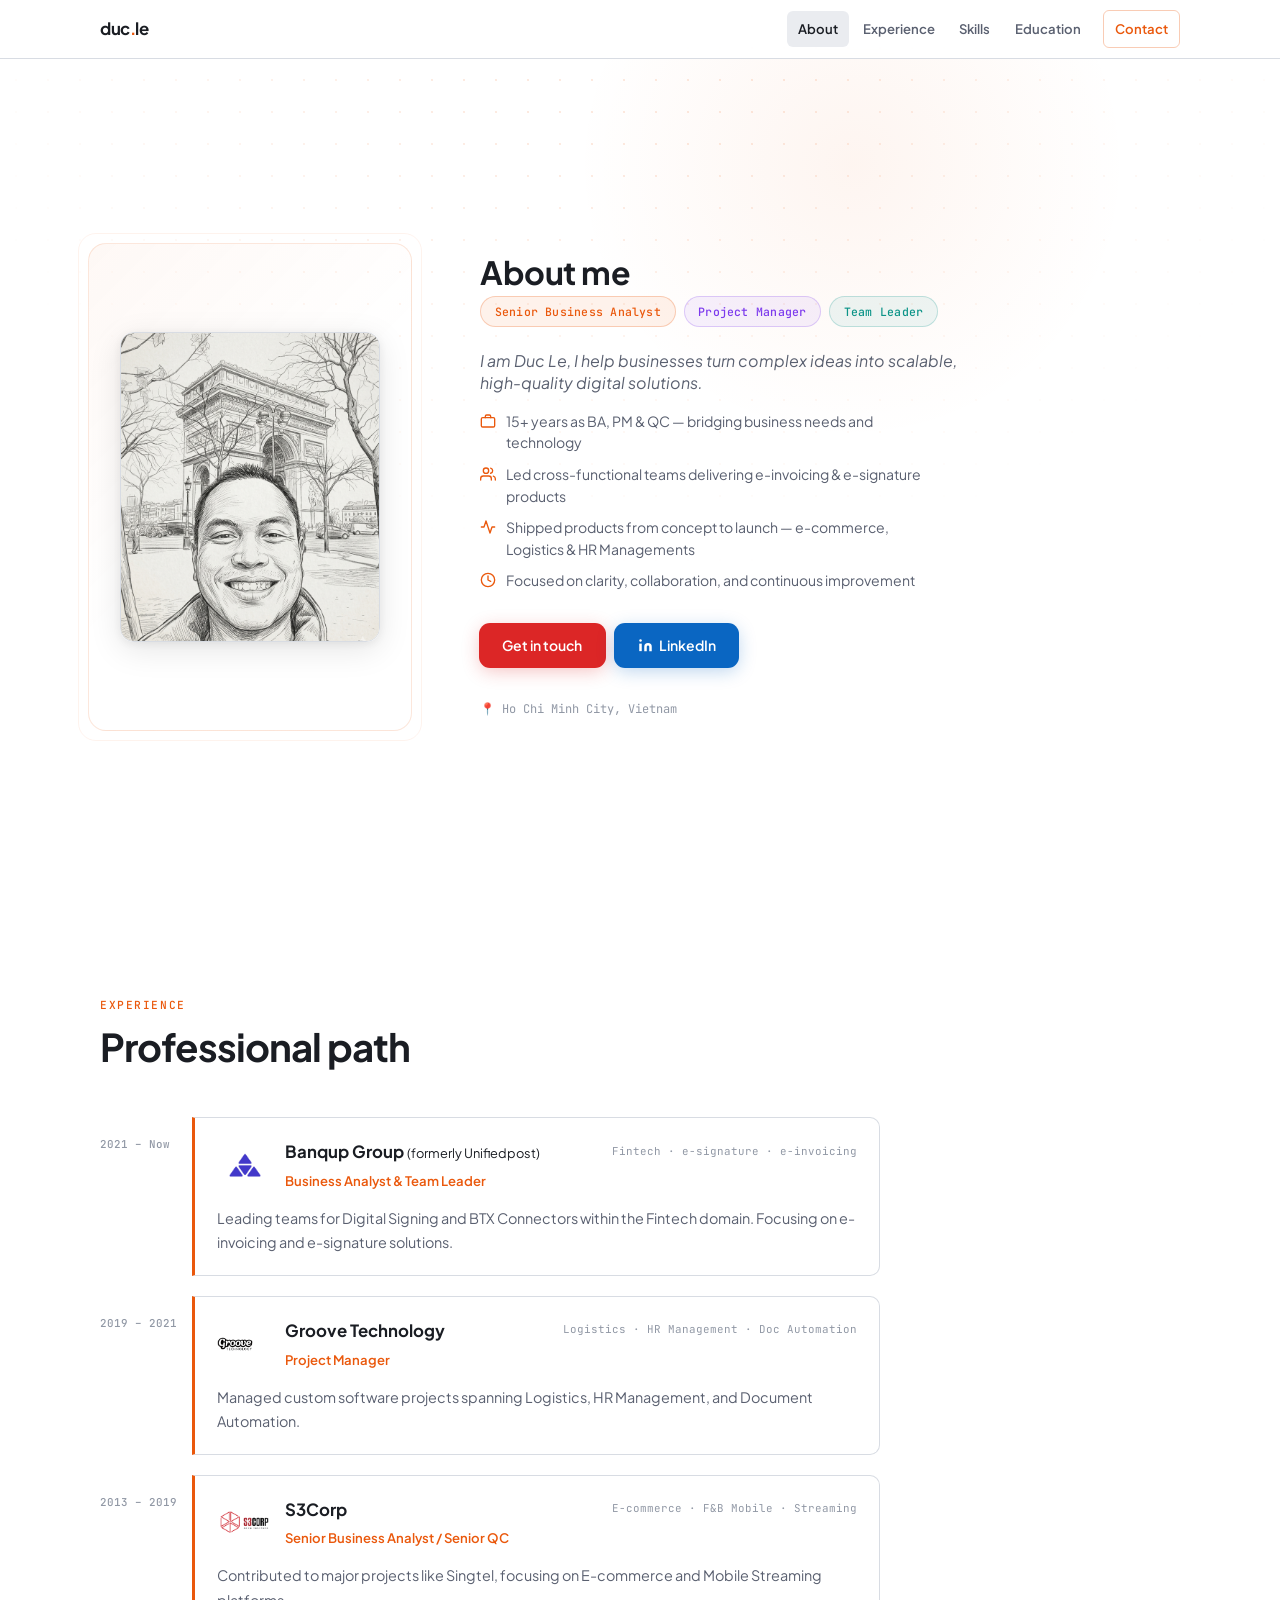
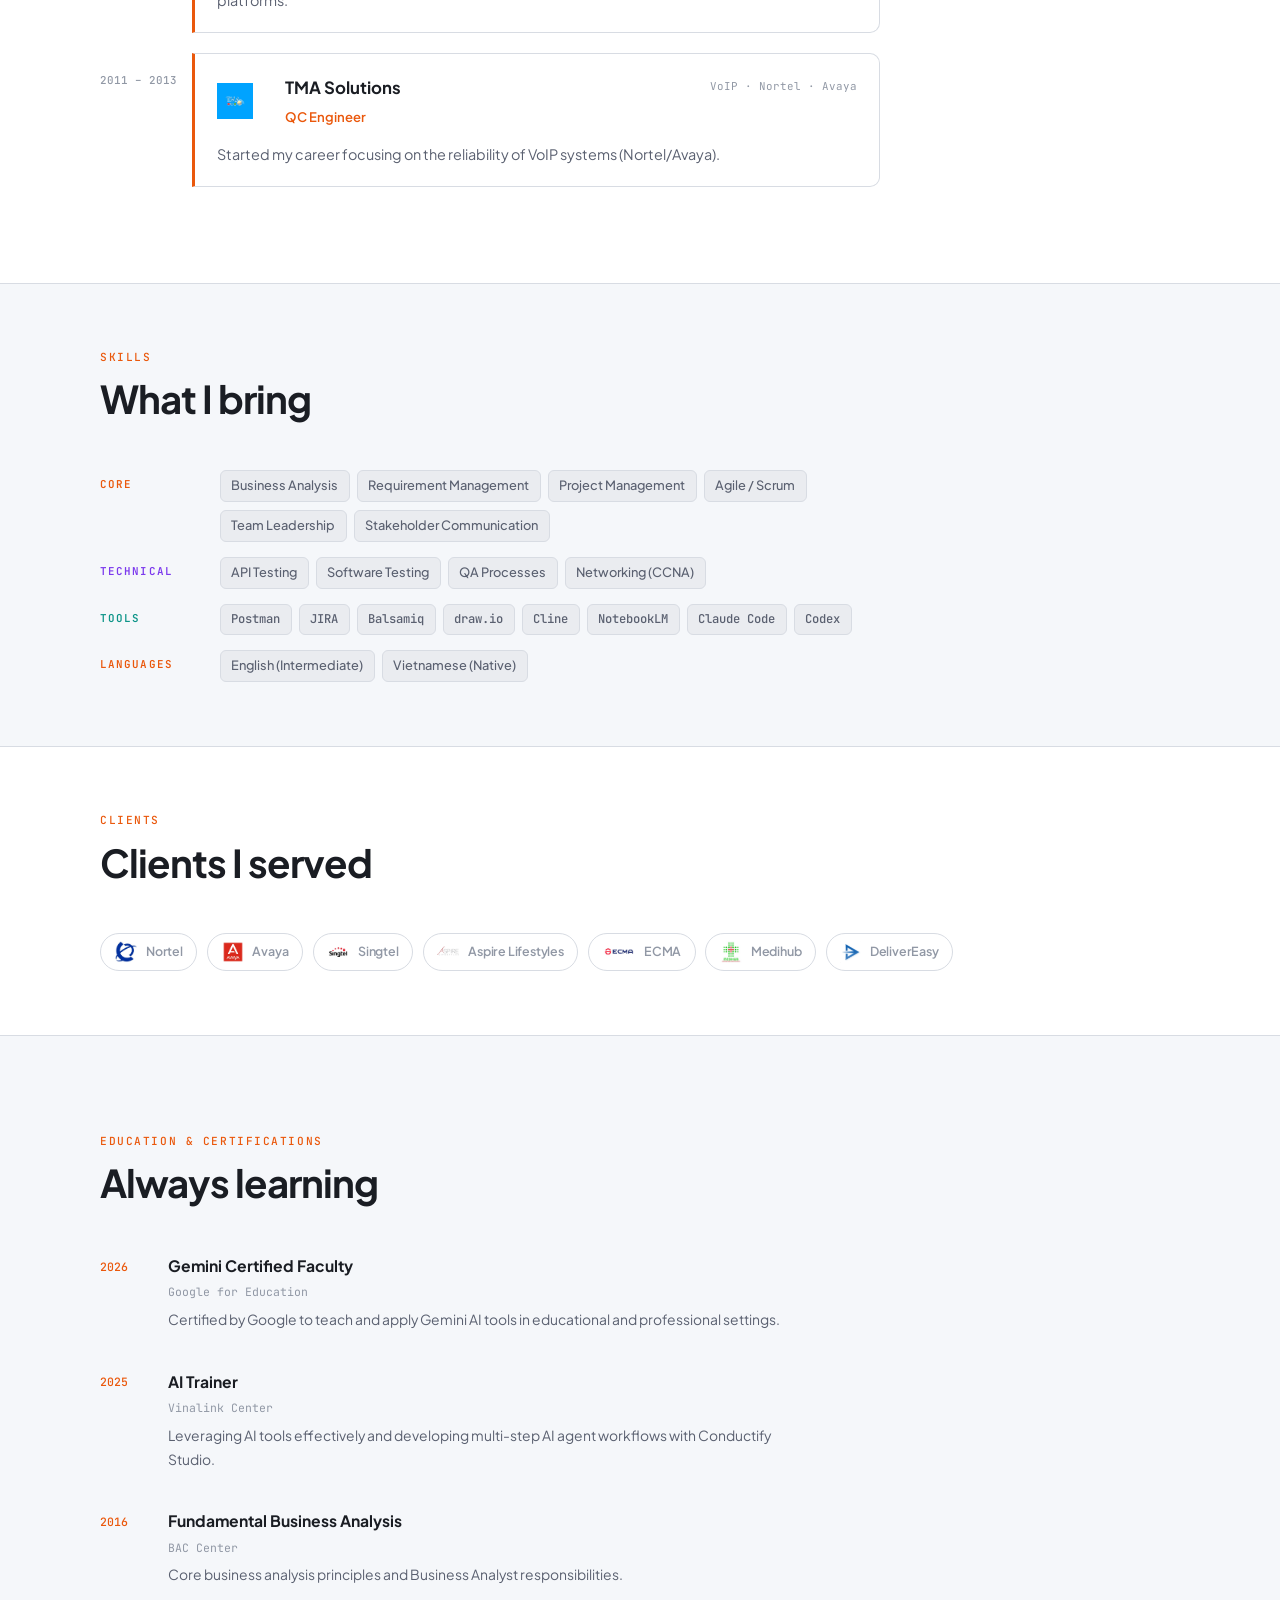
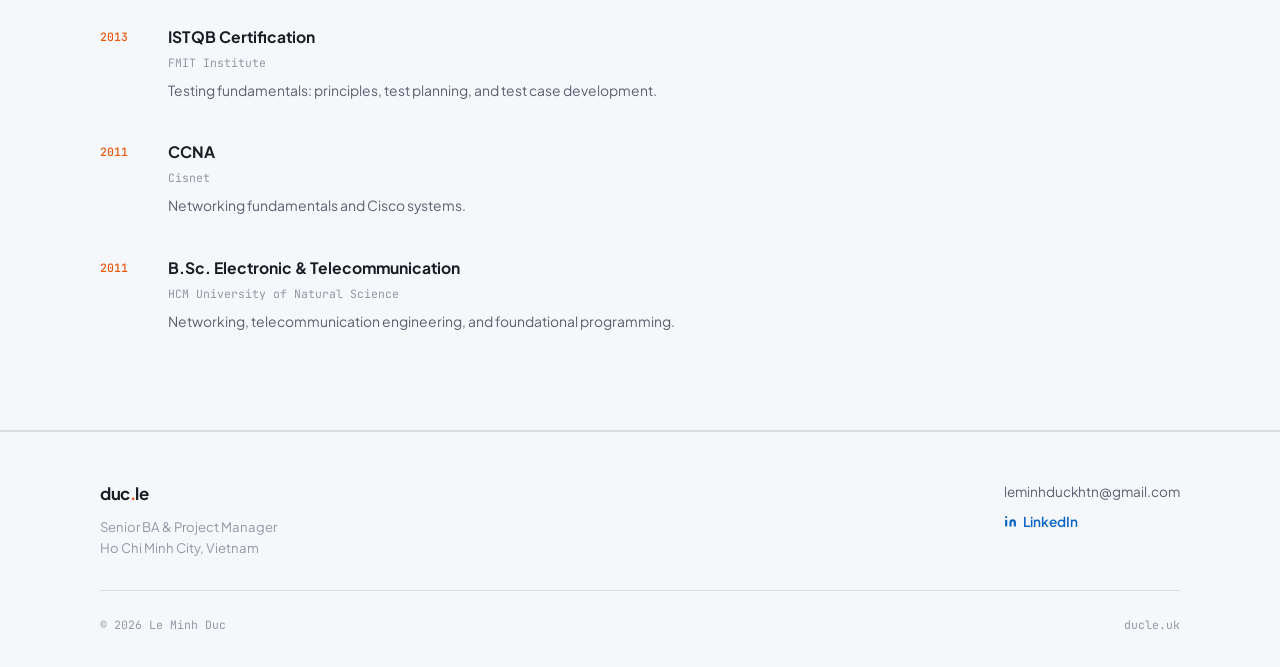
==== index.html @ be5953d5 "compact skills, clients, and fix logo alignment in experience - Skills: replace card grid with 2-col" ====
<!DOCTYPE html>
<html lang="en">
<head>
  <meta charset="UTF-8" />
  <meta name="viewport" content="width=device-width, initial-scale=1.0" />
  <title>Duc Le (Lê Minh Đức) — Senior BA &amp; Project Manager</title>
  <meta name="description" content="Duc Le (Lê Minh Đức) — Senior Business Analyst and Project Manager with 15+ years of experience in fintech, SaaS, and enterprise software delivery. Based in Ho Chi Minh City, Vietnam." />

  <!-- Canonical -->
  <link rel="canonical" href="https://ducle.uk/" />

  <!-- Open Graph -->
  <meta property="og:type" content="profile" />
  <meta property="og:url" content="https://ducle.uk/" />
  <meta property="og:title" content="Duc Le (Lê Minh Đức) — Senior BA &amp; Project Manager" />
  <meta property="og:description" content="Senior Business Analyst and Project Manager with 15+ years of experience in fintech, SaaS, and enterprise software delivery. Based in Ho Chi Minh City, Vietnam." />
  <meta property="og:image" content="https://ducle.uk/assets/le-minh-duc.png" />
  <meta property="og:locale" content="en_US" />
  <meta property="profile:first_name" content="Duc" />
  <meta property="profile:last_name" content="Le" />

  <!-- JSON-LD Structured Data -->
  <script type="application/ld+json">
  {
    "@context": "https://schema.org",
    "@type": "Person",
    "name": "Duc Le",
    "alternateName": ["Lê Minh Đức", "Đức Lê", "Le Minh Duc"],
    "url": "https://ducle.uk",
    "image": "https://ducle.uk/assets/le-minh-duc.png",
    "jobTitle": "Senior Business Analyst & Project Manager",
    "description": "Senior Business Analyst and Project Manager with 15+ years of experience in fintech, SaaS, and enterprise software delivery.",
    "address": {
      "@type": "PostalAddress",
      "addressLocality": "Ho Chi Minh City",
      "addressCountry": "VN"
    },
    "email": "leminhduckhtn@gmail.com",
    "sameAs": [
      "https://linkedin.com/in/duc-le-386092b8"
    ],
    "knowsAbout": [
      "Business Analysis",
      "Project Management",
      "Agile",
      "Scrum",
      "Fintech",
      "e-invoicing",
      "e-signature",
      "Team Leadership",
      "Stakeholder Communication"
    ]
  }
  </script>

  <link rel="preconnect" href="https://fonts.googleapis.com" />
  <link rel="preconnect" href="https://fonts.gstatic.com" crossorigin />
  <link href="https://fonts.googleapis.com/css2?family=Plus+Jakarta+Sans:wght@400;500;600;700&family=JetBrains+Mono:wght@400;500&display=swap" rel="stylesheet" />
  <link rel="stylesheet" href="styles.css?v=7" />
  <link rel="icon" type="image/svg+xml" href="favicon.svg" />
</head>
<body>

  <!-- NAV -->
  <header class="nav-wrap">
    <nav class="nav">
      <a class="nav-logo" href="#top">duc<span>.</span>le</a>
      <button class="nav-toggle" id="navToggle" aria-label="Toggle menu" aria-expanded="false">







        <span></span><span></span><span></span>
      </button>
      <ul class="nav-list" id="navList">
        <li><a href="#about">About</a></li>
        <li><a href="#experience">Experience</a></li>
        <li><a href="#skills">Skills</a></li>
        <li><a href="#education">Education</a></li>
        <li><a class="nav-cta" href="mailto:leminhduckhtn@gmail.com">Contact</a></li>
      </ul>
    </nav>
  </header>

  <main id="top">

    <!-- HERO -->
    <section class="hero" id="about">
      <div class="hero-grid-bg"></div>
      <div class="hero-glow"></div>
      <div class="container hero-inner">

        <div class="hero-photo-wrap">
          <div class="photo-ring photo-ring-outer"></div>
          <div class="photo-ring photo-ring-inner"></div>
          <div class="photo-frame">
            <img src="assets/le-minh-duc.png" alt="Le Minh Duc" />
          </div>
        </div>

        <div class="hero-intro">
          <h1 class="hero-name">About me</h1>
          <div class="hero-roles">
            <span class="role-tag role-tag-blue">Senior Business Analyst</span>
            <span class="role-tag role-tag-purple">Project Manager</span>
            <span class="role-tag role-tag-teal">Team Leader</span>
          </div>
        </div>

        <div class="hero-text">
          <p class="hero-subtitle">I am Duc Le, I help businesses turn complex ideas into scalable, high-quality digital solutions.</p>
          <ul class="hero-bullets">
            <li>
              <svg xmlns="http://www.w3.org/2000/svg" width="16" height="16" viewBox="0 0 24 24" fill="none" stroke="currentColor" stroke-width="2" stroke-linecap="round" stroke-linejoin="round" aria-hidden="true"><rect x="2" y="7" width="20" height="14" rx="2"/><path d="M16 7V5a2 2 0 0 0-2-2h-4a2 2 0 0 0-2 2v2"/></svg>
              <span>15+ years as BA, PM &amp; QC — bridging business needs and technology</span>
            </li>
            <li>
              <svg xmlns="http://www.w3.org/2000/svg" width="16" height="16" viewBox="0 0 24 24" fill="none" stroke="currentColor" stroke-width="2" stroke-linecap="round" stroke-linejoin="round" aria-hidden="true"><path d="M17 21v-2a4 4 0 0 0-4-4H5a4 4 0 0 0-4 4v2"/><circle cx="9" cy="7" r="4"/><path d="M23 21v-2a4 4 0 0 0-3-3.87"/><path d="M16 3.13a4 4 0 0 1 0 7.75"/></svg>
              <span>Led cross-functional teams delivering e-invoicing &amp; e-signature products</span>
            </li>
            <li>
              <svg xmlns="http://www.w3.org/2000/svg" width="16" height="16" viewBox="0 0 24 24" fill="none" stroke="currentColor" stroke-width="2" stroke-linecap="round" stroke-linejoin="round" aria-hidden="true"><polyline points="22 12 18 12 15 21 9 3 6 12 2 12"/></svg>
              <span>Shipped products from concept to launch — e-commerce, Logistics &amp; HR Managements</span>
            </li>
            <li>
              <svg xmlns="http://www.w3.org/2000/svg" width="16" height="16" viewBox="0 0 24 24" fill="none" stroke="currentColor" stroke-width="2" stroke-linecap="round" stroke-linejoin="round" aria-hidden="true"><circle cx="12" cy="12" r="10"/><polyline points="12 6 12 12 16 14"/></svg>
              <span>Focused on clarity, collaboration, and continuous improvement</span>
            </li>
          </ul>
          <div class="hero-actions">
            <a class="btn btn-primary btn-red" href="mailto:leminhduckhtn@gmail.com">Get in touch</a>
            <a class="btn btn-linkedin" href="https://linkedin.com/in/duc-le-386092b8" target="_blank" rel="noreferrer">
              <svg xmlns="http://www.w3.org/2000/svg" width="15" height="15" viewBox="0 0 24 24" fill="currentColor" aria-hidden="true"><path d="M16 8a6 6 0 0 1 6 6v7h-4v-7a2 2 0 0 0-2-2 2 2 0 0 0-2 2v7h-4v-7a6 6 0 0 1 6-6z"/><rect x="2" y="9" width="4" height="12"/><circle cx="4" cy="4" r="2"/></svg>
              LinkedIn
            </a>
          </div>
          <div class="hero-meta">
            <span>📍 Ho Chi Minh City, Vietnam</span>
          </div>
        </div>

      </div>
    </section>

    <!-- EXPERIENCE -->
    <section class="section" id="experience">
      <div class="container">
        <p class="eyebrow">Experience</p>
        <h2 class="section-heading">Professional path</h2>

        <div class="timeline">

          <div class="tl-item">
            <div class="tl-year">2021 – Now</div>
            <div class="tl-card">
              <div class="tl-card-header">
                <div class="tl-card-header-main">
                  <img class="tl-logo" src="images/companies/banqup.png" alt="Banqup Group" />
                  <div>
                    <div class="tl-company">Banqup Group <span class="tl-formerly">(formerly Unifiedpost)</span></div>
                    <div class="tl-role">Business Analyst &amp; Team Leader</div>
                  </div>
                </div>
                <div class="tl-domain">Fintech · e-signature · e-invoicing</div>
              </div>
              <p>Leading teams for Digital Signing and BTX Connectors within the Fintech domain. Focusing on e-invoicing and e-signature solutions.</p>
            </div>
          </div>

          <div class="tl-item">
            <div class="tl-year">2019 – 2021</div>
            <div class="tl-card">
              <div class="tl-card-header">
                <div class="tl-card-header-main">
                  <img class="tl-logo" src="images/companies/groove.png" alt="Groove Technology" />
                  <div>
                    <div class="tl-company">Groove Technology</div>
                    <div class="tl-role">Project Manager</div>
                  </div>
                </div>
                <div class="tl-domain">Logistics · HR Management · Doc Automation</div>
              </div>
              <p>Managed custom software projects spanning Logistics, HR Management, and Document Automation.</p>
            </div>
          </div>

          <div class="tl-item">
            <div class="tl-year">2013 – 2019</div>
            <div class="tl-card">
              <div class="tl-card-header">
                <div class="tl-card-header-main">
                  <img class="tl-logo" src="images/companies/S3CORP.png" alt="S3Corp" />
                  <div>
                    <div class="tl-company">S3Corp</div>
                    <div class="tl-role">Senior Business Analyst / Senior QC</div>
                  </div>
                </div>
                <div class="tl-domain">E-commerce · F&amp;B Mobile · Streaming</div>
              </div>
              <p>Contributed to major projects like Singtel, focusing on E-commerce and Mobile Streaming platforms.</p>
            </div>
          </div>

          <div class="tl-item">
            <div class="tl-year">2011 – 2013</div>
            <div class="tl-card">
              <div class="tl-card-header">
                <div class="tl-card-header-main">
                  <img class="tl-logo" src="images/companies/tma.png" alt="TMA Solutions" />
                  <div>
                    <div class="tl-company">TMA Solutions</div>
                    <div class="tl-role">QC Engineer</div>
                  </div>
                </div>
                <div class="tl-domain">VoIP · Nortel · Avaya</div>
              </div>
              <p>Started my career focusing on the reliability of VoIP systems (Nortel/Avaya).</p>
            </div>
          </div>

        </div>
      </div>
    </section>

    <!-- SKILLS -->
    <section class="section section-alt" id="skills">
      <div class="container">
        <p class="eyebrow">Skills</p>
        <h2 class="section-heading">What I bring</h2>
        <div class="skills-table">

          <div class="skills-row">
            <span class="skills-label skills-label-blue">Core</span>
            <div class="tags">
              <span class="tag">Business Analysis</span>
              <span class="tag">Requirement Management</span>
              <span class="tag">Project Management</span>
              <span class="tag">Agile / Scrum</span>
              <span class="tag">Team Leadership</span>
              <span class="tag">Stakeholder Communication</span>
            </div>
          </div>

          <div class="skills-row">
            <span class="skills-label skills-label-purple">Technical</span>
            <div class="tags">
              <span class="tag">API Testing</span>
              <span class="tag">Software Testing</span>
              <span class="tag">QA Processes</span>
              <span class="tag">Networking (CCNA)</span>
            </div>
          </div>

          <div class="skills-row">
            <span class="skills-label skills-label-teal">Tools</span>
            <div class="tags">
              <span class="tag tag-mono">Postman</span>
              <span class="tag tag-mono">JIRA</span>
              <span class="tag tag-mono">Balsamiq</span>
              <span class="tag tag-mono">draw.io</span>
              <span class="tag tag-mono">Cline</span>
              <span class="tag tag-mono">NotebookLM</span>
              <span class="tag tag-mono">Claude Code</span>
              <span class="tag tag-mono">Codex</span>
            </div>
          </div>

          <div class="skills-row">
            <span class="skills-label skills-label-orange">Languages</span>
            <div class="tags">
              <span class="tag">English (Intermediate)</span>
              <span class="tag">Vietnamese (Native)</span>
            </div>
          </div>

        </div>
      </div>
    </section>

    <!-- CLIENTS -->
    <section class="section" id="clients">
      <div class="container">
        <p class="eyebrow">Clients</p>
        <h2 class="section-heading">Clients I served</h2>
        <div class="clients-grid">
          <div class="client-card">
            <img class="client-logo" src="images/clientsIserved/nortel.jpg" alt="Nortel" />
            <span class="client-name">Nortel</span>
          </div>
          <div class="client-card">
            <img class="client-logo" src="images/clientsIserved/avaya.png" alt="Avaya" />
            <span class="client-name">Avaya</span>
          </div>
          <div class="client-card">
            <img class="client-logo" src="images/clientsIserved/singtel.png" alt="Singtel" />
            <span class="client-name">Singtel</span>
          </div>
          <div class="client-card">
            <img class="client-logo" src="images/clientsIserved/aspireLifestyle.jpg" alt="Aspire Lifestyles" />
            <span class="client-name">Aspire Lifestyles</span>
          </div>
          <div class="client-card">
            <img class="client-logo" src="images/clientsIserved/ecma.jpeg" alt="ECMA" />
            <span class="client-name">ECMA</span>
          </div>
          <div class="client-card">
            <img class="client-logo" src="images/clientsIserved/medihub.jpg" alt="Medihub" />
            <span class="client-name">Medihub</span>
          </div>
          <div class="client-card">
            <img class="client-logo" src="images/clientsIserved/delivereasy.png" alt="DeliverEasy" />
            <span class="client-name">DeliverEasy</span>
          </div>
        </div>
      </div>
    </section>

    <!-- EDUCATION -->
    <section class="section section-alt" id="education">
      <div class="container">
        <p class="eyebrow">Education &amp; Certifications</p>
        <h2 class="section-heading">Always learning</h2>
        <div class="edu-list">

          <div class="edu-item">
            <div class="edu-year">2026</div>
            <div class="edu-content">
              <div class="edu-title">Gemini Certified Faculty</div>
              <div class="edu-org">Google for Education</div>
              <p>Certified by Google to teach and apply Gemini AI tools in educational and professional settings.</p>
            </div>
          </div>

          <div class="edu-item">
            <div class="edu-year">2025</div>
            <div class="edu-content">
              <div class="edu-title">AI Trainer</div>
              <div class="edu-org">Vinalink Center</div>
              <p>Leveraging AI tools effectively and developing multi-step AI agent workflows with Conductify Studio.</p>
            </div>
          </div>

          <div class="edu-item">
            <div class="edu-year">2016</div>
            <div class="edu-content">
              <div class="edu-title">Fundamental Business Analysis</div>
              <div class="edu-org">BAC Center</div>
              <p>Core business analysis principles and Business Analyst responsibilities.</p>
            </div>
          </div>

          <div class="edu-item">
            <div class="edu-year">2013</div>
            <div class="edu-content">
              <div class="edu-title">ISTQB Certification</div>
              <div class="edu-org">FMIT Institute</div>
              <p>Testing fundamentals: principles, test planning, and test case development.</p>
            </div>
          </div>

          <div class="edu-item">
            <div class="edu-year">2011</div>
            <div class="edu-content">
              <div class="edu-title">CCNA</div>
              <div class="edu-org">Cisnet</div>
              <p>Networking fundamentals and Cisco systems.</p>
            </div>
          </div>

          <div class="edu-item">
            <div class="edu-year">2011</div>
            <div class="edu-content">
              <div class="edu-title">B.Sc. Electronic &amp; Telecommunication</div>
              <div class="edu-org">HCM University of Natural Science</div>
              <p>Networking, telecommunication engineering, and foundational programming.</p>
            </div>
          </div>

        </div>
      </div>
    </section>

  </main>

  <!-- FOOTER -->
  <footer class="footer">
    <div class="container footer-inner">
      <div class="footer-left">
        <a class="nav-logo" href="#top">duc<span>.</span>le</a>
        <p>Senior BA &amp; Project Manager<br />Ho Chi Minh City, Vietnam</p>
      </div>
      <div class="footer-right">
        <a href="mailto:leminhduckhtn@gmail.com">leminhduckhtn@gmail.com</a>
        <a class="linkedin-link" href="https://linkedin.com/in/duc-le-386092b8" target="_blank" rel="noreferrer">
          <svg xmlns="http://www.w3.org/2000/svg" width="13" height="13" viewBox="0 0 24 24" fill="currentColor" aria-hidden="true" style="vertical-align:-1px"><path d="M16 8a6 6 0 0 1 6 6v7h-4v-7a2 2 0 0 0-2-2 2 2 0 0 0-2 2v7h-4v-7a6 6 0 0 1 6-6z"/><rect x="2" y="9" width="4" height="12"/><circle cx="4" cy="4" r="2"/></svg>
          LinkedIn
        </a>
      </div>
    </div>
    <div class="container footer-bottom">
      <span>© 2026 Le Minh Duc</span>
      <span>ducle.uk</span>
    </div>
  </footer>

  <script>
    // Dynamic years of experience (career started 2011)
    const yearsExp = new Date().getFullYear() - 2011;
    document.querySelectorAll('#years-exp').forEach(el => el.textContent = yearsExp);
  </script>
  <script>
    // Mobile nav
    const toggle = document.getElementById('navToggle');
    const navList = document.getElementById('navList');
    toggle.addEventListener('click', () => {
      const open = toggle.getAttribute('aria-expanded') === 'true';
      toggle.setAttribute('aria-expanded', String(!open));
      navList.classList.toggle('open');
    });
    navList.querySelectorAll('a').forEach(a => {
      a.addEventListener('click', () => {
        toggle.setAttribute('aria-expanded', 'false');
        navList.classList.remove('open');
      });
    });

    // Active nav link on scroll
    const sections = document.querySelectorAll('section[id]');
    const navLinks = document.querySelectorAll('.nav-list a[href^="#"]');
    function updateNav() {
      let current = '';
      sections.forEach(s => {
        if (window.scrollY >= s.offsetTop - 80) current = s.id;
      });
      navLinks.forEach(a => {
        a.classList.toggle('active', a.getAttribute('href') === '#' + current);
      });
    }
    window.addEventListener('scroll', updateNav, { passive: true });
    updateNav();
  </script>

</body>
</html>
---- styles.css ----
/* ── RESET ───────────────────────────────────── */
*, *::before, *::after { box-sizing: border-box; margin: 0; padding: 0; }

/* ── TOKENS ──────────────────────────────────── */
:root {
  --bg:          #ffffff;
  --bg-2:        #f5f7fa;
  --bg-3:        #eaecf0;
  --border:      #d8dce3;
  --border-dim:  rgba(216, 220, 227, 0.7);
  --text:        #1a1d23;
  --text-2:      #5a6070;
  --text-3:      #9198a5;
  --accent:      #ea580c;
  --accent-glow: color-mix(in srgb, var(--accent) 10%, transparent);
  --green:       #1a7f37;
  --sans:        'Plus Jakarta Sans', system-ui, sans-serif;
  --mono:        'JetBrains Mono', 'Courier New', monospace;
  --radius:      10px;
  --max-w:       1080px;
}

/* ── BASE ────────────────────────────────────── */
html { scroll-behavior: smooth; }

body {
  font-family: var(--sans);
  background: var(--bg);
  color: var(--text);
  font-size: 16px;
  line-height: 1.7;
  -webkit-font-smoothing: antialiased;
  -moz-osx-font-smoothing: grayscale;
}

a { color: inherit; text-decoration: none; }
img { display: block; max-width: 100%; }
p { color: var(--text-2); line-height: 1.75; }

.container {
  width: min(100% - 2rem, var(--max-w));
  margin-inline: auto;
}

/* ── NAV ─────────────────────────────────────── */
.nav-wrap {
  position: fixed;
  inset: 0 0 auto;
  z-index: 200;
  background: rgba(255, 255, 255, 0.90);
  backdrop-filter: blur(14px);
  -webkit-backdrop-filter: blur(14px);
  border-bottom: 1px solid var(--border);
}

.nav {
  display: flex;
  align-items: center;
  justify-content: space-between;
  gap: 1.5rem;
  width: min(100% - 2rem, var(--max-w));
  margin-inline: auto;
  height: 58px;
}

.nav-logo {
  font-weight: 700;
  font-size: 1.05rem;
  letter-spacing: -0.5px;
  color: var(--text);
  flex-shrink: 0;
}
.nav-logo span { color: var(--accent); }

.nav-list {
  display: flex;
  align-items: center;
  gap: 0.15rem;
  list-style: none;
}

.nav-list a {
  display: block;
  font-size: 0.82rem;
  font-weight: 600;
  color: var(--text-2);
  padding: 0.4rem 0.7rem;
  border-radius: 6px;
  transition: color 140ms, background 140ms;
}
.nav-list a:hover,
.nav-list a.active {
  color: var(--text);
  background: var(--bg-3);
}

.nav-cta {
  color: var(--accent) !important;
  border: 1px solid color-mix(in srgb, var(--accent) 30%, transparent) !important;
  margin-left: 0.5rem;
}
.nav-cta:hover {
  background: color-mix(in srgb, var(--accent) 7%, transparent) !important;
}

.nav-toggle {
  display: none;
  flex-direction: column;
  justify-content: center;
  gap: 5px;
  width: 32px;
  height: 32px;
  background: none;
  border: none;
  cursor: pointer;
  padding: 4px;
}
.nav-toggle span {
  display: block;
  width: 100%;
  height: 1.5px;
  background: var(--text-2);
  border-radius: 2px;
  transition: 200ms;
}

/* ── HERO ─────────────────────────────────────── */
.hero {
  position: relative;
  overflow: hidden;
  padding-top: 58px;
  min-height: 100svh;
  display: flex;
  align-items: center;
}

/* Subtle dot grid */
.hero-grid-bg {
  position: absolute;
  inset: 0;
  background-image: radial-gradient(circle, color-mix(in srgb, var(--accent) 13%, transparent) 1px, transparent 1px);
  background-size: 32px 32px;
  mask-image: radial-gradient(ellipse 70% 80% at 50% 0%, black 20%, transparent 80%);
  -webkit-mask-image: radial-gradient(ellipse 70% 80% at 50% 0%, black 20%, transparent 80%);
  pointer-events: none;
}

/* Soft ambient glow */
.hero-glow {
  position: absolute;
  top: -15%;
  right: 10%;
  width: 600px;
  height: 600px;
  background: radial-gradient(circle, color-mix(in srgb, var(--accent) 6%, transparent) 0%, transparent 65%);
  pointer-events: none;
}

.hero-inner {
  position: relative;
  z-index: 1;
  display: grid;
  grid-template-columns: 300px 1fr;
  grid-template-rows: auto 1fr;
  grid-template-areas:
    "photo intro"
    "photo text";
  gap: 0 5rem;
  padding-block: 6rem 5rem;
}

.hero-photo-wrap { grid-area: photo; }
.hero-intro      { grid-area: intro; align-self: end; padding-bottom: 0; }
.hero-text       { grid-area: text;  align-self: start; }

/* Badge */
.hero-badge {
  display: inline-flex;
  align-items: center;
  gap: 0.5rem;
  font-family: var(--mono);
  font-size: 0.72rem;
  font-weight: 500;
  color: var(--green);
  background: rgba(26, 127, 55, 0.07);
  border: 1px solid rgba(26, 127, 55, 0.22);
  border-radius: 999px;
  padding: 0.3rem 0.85rem;
  margin-bottom: 1.75rem;
  width: fit-content;
  letter-spacing: 0.02em;
}

.badge-dot {
  width: 7px;
  height: 7px;
  border-radius: 50%;
  background: var(--green);
  box-shadow: 0 0 6px rgba(26, 127, 55, 0.5);
  animation: pulse 2.4s ease-in-out infinite;
}

@keyframes pulse {
  0%, 100% { opacity: 1; transform: scale(1); }
  50%       { opacity: 0.4; transform: scale(0.8); }
}

/* Name */
.hero-name {
  font-size: clamp(1.4rem, 3vw, 2rem);
  font-weight: 700;
  color: var(--text);
  letter-spacing: -0.5px;
  line-height: 1.1;
  margin-bottom: 0.4rem;
}

.hero-name-vn {
  font-size: 0.75em;
  font-weight: 500;
  color: var(--text-muted);
  letter-spacing: 0;
}

/* Subtitle under name */
.hero-subtitle {
  font-size: clamp(0.85rem, 1.6vw, 1rem);
  font-weight: 400;
  font-style: italic;
  color: var(--text-2);
  line-height: 1.4;
  margin-bottom: 1rem;
  max-width: 480px;
}

/* Role tags */
.hero-roles {
  display: flex;
  flex-wrap: wrap;
  gap: 0.5rem;
  margin-bottom: 1.4rem;
}

.role-tag {
  display: inline-flex;
  align-items: center;
  font-family: var(--mono);
  font-size: 0.72rem;
  font-weight: 500;
  border-radius: 999px;
  padding: 0.3rem 0.85rem;
  letter-spacing: 0.02em;
  border: 1px solid;
}

.role-tag-blue {
  color: var(--accent);
  background: color-mix(in srgb, var(--accent) 8%, transparent);
  border-color: color-mix(in srgb, var(--accent) 25%, transparent);
}

.role-tag-purple {
  color: #7c3aed;
  background: rgba(124, 58, 237, 0.07);
  border-color: rgba(124, 58, 237, 0.22);
}

.role-tag-teal {
  color: #0d9488;
  background: rgba(13, 148, 136, 0.07);
  border-color: rgba(13, 148, 136, 0.22);
}


/* Bullet highlights */
.hero-bullets {
  list-style: none;
  display: flex;
  flex-direction: column;
  gap: 0.6rem;
  margin-bottom: 2rem;
  max-width: 460px;
}

.hero-bullets li {
  display: flex;
  align-items: flex-start;
  gap: 0.6rem;
  font-size: 0.88rem;
  color: var(--text-2);
  line-height: 1.55;
}

.hero-bullets li svg {
  flex-shrink: 0;
  margin-top: 2px;
  color: var(--accent);
}

/* Buttons */
.hero-actions {
  display: flex;
  flex-wrap: wrap;
  gap: 0.65rem;
  margin-bottom: 2rem;
}

.btn {
  display: inline-flex;
  align-items: center;
  gap: 0.4rem;
  padding: 0.6rem 1.4rem;
  border-radius: var(--radius);
  font-family: var(--sans);
  font-size: 0.875rem;
  font-weight: 600;
  cursor: pointer;
  transition: transform 140ms, box-shadow 140ms, background 140ms, border-color 140ms;
}
.btn:hover { transform: translateY(-2px); }

.btn-primary {
  background: var(--accent);
  color: #fff;
  box-shadow: 0 0 0 1px var(--accent), 0 4px 18px color-mix(in srgb, var(--accent) 28%, transparent);
}
.btn-primary:hover {
  box-shadow: 0 0 0 1px var(--accent), 0 8px 28px color-mix(in srgb, var(--accent) 42%, transparent);
}

.btn-red {
  background: #dc2626;
  box-shadow: 0 0 0 1px #dc2626, 0 4px 18px rgba(220, 38, 38, 0.28);
}
.btn-red:hover {
  background: #b91c1c;
  box-shadow: 0 0 0 1px #b91c1c, 0 8px 28px rgba(220, 38, 38, 0.42);
}

.btn-ghost {
  background: var(--bg);
  color: var(--text);
  border: 1px solid var(--border);
}
.btn-ghost:hover { background: var(--bg-2); border-color: var(--text-3); }

/* LinkedIn brand button */
.btn-linkedin {
  background: #0A66C2;
  color: #fff;
  box-shadow: 0 0 0 1px #0A66C2, 0 4px 18px rgba(10,102,194,0.28);
}
.btn-linkedin:hover {
  background: #004182;
  box-shadow: 0 0 0 1px #004182, 0 8px 28px rgba(10,102,194,0.42);
}

/* Meta row */
.hero-meta {
  display: flex;
  flex-wrap: wrap;
  gap: 1.25rem;
  font-family: var(--mono);
  font-size: 0.75rem;
  color: var(--text-3);
}

/* Photo */
.hero-photo-wrap {
  position: relative;
  display: flex;
  align-items: center;
  justify-content: center;
}

.photo-frame {
  position: relative;
  z-index: 2;
  width: 260px;
  height: 310px;
  border-radius: 14px;
  overflow: hidden;
  border: 1px solid var(--border);
  box-shadow: 0 8px 32px rgba(0, 0, 0, 0.10), 0 2px 8px rgba(0, 0, 0, 0.06);
}
.photo-frame img { width: 100%; height: 100%; object-fit: cover; }

.photo-ring {
  position: absolute;
  border-radius: 18px;
  pointer-events: none;
}
.photo-ring-outer {
  inset: -12px;
  border: 1px solid color-mix(in srgb, var(--accent) 14%, transparent);
  background: linear-gradient(135deg, color-mix(in srgb, var(--accent) 4%, transparent), transparent 50%);
  z-index: 1;
}
.photo-ring-inner {
  inset: -22px;
  border: 1px solid color-mix(in srgb, var(--accent) 7%, transparent);
  z-index: 0;
}

/* ── SECTION SHARED ───────────────────────────── */
.section {
  padding: 6rem 0;
}
.section-alt {
  background: var(--bg-2);
  border-top: 1px solid var(--border);
  border-bottom: 1px solid var(--border);
}

.eyebrow {
  font-family: var(--mono);
  font-size: 0.7rem;
  font-weight: 500;
  color: var(--accent);
  letter-spacing: 0.14em;
  text-transform: uppercase;
  margin-bottom: 0.6rem;
}

.section-heading {
  font-size: clamp(1.7rem, 4vw, 2.4rem);
  font-weight: 700;
  color: var(--text);
  letter-spacing: -1px;
  line-height: 1.15;
  margin-bottom: 3rem;
}

/* ── TIMELINE ─────────────────────────────────── */
.timeline {
  display: grid;
  gap: 1.25rem;
  max-width: 780px;
}

.tl-item {
  display: grid;
  grid-template-columns: 68px 1fr;
  gap: 1.5rem;
  align-items: start;
}

.tl-year {
  font-family: var(--mono);
  font-size: 0.68rem;
  font-weight: 500;
  color: var(--text-3);
  line-height: 1.45;
  text-align: right;
  padding-top: 1.25rem;
  white-space: nowrap;
}

.tl-card {
  background: var(--bg);
  border: 1px solid var(--border);
  border-left: 3px solid var(--accent);
  border-radius: 0 var(--radius) var(--radius) 0;
  padding: 1.25rem 1.4rem;
  transition: border-color 180ms, box-shadow 180ms;
}
.tl-card:hover {
  border-color: color-mix(in srgb, var(--accent) 45%, transparent);
  box-shadow: 0 4px 20px color-mix(in srgb, var(--accent) 6%, transparent);
}

.tl-card-header {
  display: flex;
  justify-content: space-between;
  align-items: flex-start;
  gap: 1rem;
  flex-wrap: wrap;
  margin-bottom: 0.85rem;
}

.tl-card-header-main {
  display: flex;
  align-items: center;
  gap: 0.75rem;
}

.tl-logo {
  width: 56px;
  height: 36px;
  object-fit: contain;
  object-position: left center;
  flex-shrink: 0;
}

.tl-company {
  font-size: 1.05rem;
  font-weight: 700;
  color: var(--text);
  margin-bottom: 0.2rem;
}
.tl-formerly {
  font-size: 0.8rem;
  font-weight: 400;
  color: var(--text-muted);
}

.tl-role {
  font-size: 0.82rem;
  font-weight: 600;
  color: var(--accent);
}

.tl-domain {
  font-family: var(--mono);
  font-size: 0.68rem;
  color: var(--text-3);
  white-space: nowrap;
  padding-top: 0.2rem;
}

.tl-card p {
  font-size: 0.9rem;
  line-height: 1.7;
}

/* ── SKILLS ───────────────────────────────────── */
#skills.section {
  padding: 4rem 0;
}

.skills-table {
  display: grid;
  grid-template-columns: 6rem 1fr;
  gap: 0.9rem 1.5rem;
  align-items: start;
  max-width: 780px;
}

.skills-row {
  display: contents;
}

.skills-label {
  font-family: var(--mono);
  font-size: 0.68rem;
  font-weight: 600;
  letter-spacing: 0.1em;
  text-transform: uppercase;
  padding-top: 0.35rem;
  white-space: nowrap;
}

.skills-label-blue   { color: var(--accent); }
.skills-label-purple { color: #7c3aed; }
.skills-label-teal   { color: #0d9488; }
.skills-label-orange { color: #ea580c; }

.tags {
  display: flex;
  flex-wrap: wrap;
  gap: 0.45rem;
}

.tag {
  display: inline-block;
  background: var(--bg-3);
  border: 1px solid var(--border);
  border-radius: 6px;
  padding: 0.28rem 0.65rem;
  font-size: 0.8rem;
  font-weight: 500;
  color: var(--text-2);
  transition: border-color 140ms, color 140ms;
}
.tag:hover { border-color: var(--accent); color: var(--text); }
.tag-mono { font-family: var(--mono); font-size: 0.76rem; }

/* ── CLIENTS ──────────────────────────────────── */
#clients.section {
  padding: 4rem 0;
}

.clients-grid {
  display: flex;
  flex-wrap: wrap;
  gap: 0.6rem;
}

.client-card {
  display: flex;
  align-items: center;
  gap: 0.55rem;
  padding: 0.45rem 0.85rem;
  border: 1px solid var(--border);
  border-radius: 999px;
  background: var(--surface);
}

.client-logo {
  width: auto;
  height: 22px;
  object-fit: contain;
}

.client-name {
  font-size: 0.78rem;
  font-weight: 600;
  color: var(--text-3);
  letter-spacing: -0.2px;
  white-space: nowrap;
}

/* ── EDUCATION ────────────────────────────────── */
.edu-list {
  display: grid;
  gap: 2.25rem;
  max-width: 680px;
}

.edu-item {
  display: grid;
  grid-template-columns: 48px 1fr;
  gap: 1.25rem;
  align-items: start;
}

.edu-year {
  font-family: var(--mono);
  font-size: 0.72rem;
  font-weight: 500;
  color: var(--accent);
  padding-top: 0.2rem;
}

.edu-title {
  font-size: 0.98rem;
  font-weight: 700;
  color: var(--text);
  margin-bottom: 0.15rem;
}

.edu-org {
  font-family: var(--mono);
  font-size: 0.72rem;
  color: var(--text-3);
  margin-bottom: 0.4rem;
}

.edu-content p { font-size: 0.87rem; }

/* ── FOOTER ───────────────────────────────────── */
.footer {
  background: var(--bg-2);
  border-top: 1px solid var(--border);
  padding: 3rem 0 2rem;
}

.footer-inner {
  display: flex;
  justify-content: space-between;
  align-items: flex-start;
  gap: 2rem;
  padding-bottom: 2rem;
  border-bottom: 1px solid var(--border);
  margin-bottom: 1.5rem;
}

.footer-left .nav-logo { margin-bottom: 0.5rem; display: block; }
.footer-left p {
  font-size: 0.82rem;
  color: var(--text-3);
  line-height: 1.6;
}

.footer-right {
  display: flex;
  flex-direction: column;
  gap: 0.45rem;
  text-align: right;
}
.footer-right a {
  font-size: 0.85rem;
  color: var(--text-2);
  transition: color 140ms;
}
.footer-right a:hover { color: var(--accent); }

.linkedin-link {
  display: inline-flex;
  align-items: center;
  gap: 0.35rem;
  color: #0A66C2 !important;
  font-weight: 600;
}
.linkedin-link:hover { color: #004182 !important; }

.footer-bottom {
  display: flex;
  justify-content: space-between;
  font-family: var(--mono);
  font-size: 0.72rem;
  color: var(--text-3);
}

/* ── RESPONSIVE ───────────────────────────────── */
@media (max-width: 800px) {
  .hero-inner {
    grid-template-columns: 1fr auto;
    grid-template-rows: auto auto;
    grid-template-areas:
      "intro photo"
      "text  text";
    gap: 1.5rem 1.25rem;
    padding-block: 3rem 2.5rem;
  }
  .hero-photo-wrap { display: flex; align-items: flex-start; }
  .photo-frame { width: 110px; height: 132px; }
  .photo-ring { display: none; }
  .hero-intro { align-self: center; }
  .hero-text { padding-top: 0; }

  .tl-item {
    grid-template-columns: 52px 1fr;
    gap: 1rem;
  }
  .tl-domain { display: none; }
}

@media (max-width: 640px) {
  .nav-toggle { display: flex; }

  .nav-list {
    position: absolute;
    top: 59px;
    left: 0;
    right: 0;
    flex-direction: column;
    align-items: stretch;
    gap: 0;
    background: rgba(255, 255, 255, 0.98);
    border-bottom: 1px solid var(--border);
    padding: 0.5rem 1rem 1rem;
    display: none;
  }
  .nav-list.open { display: flex; }
  .nav-cta { margin-left: 0; margin-top: 0.35rem; }

  .section { padding: 4rem 0; }
  .section-heading { margin-bottom: 2rem; }

  .tl-item {
    grid-template-columns: 1fr;
    gap: 0.35rem;
  }
  .tl-year {
    text-align: left;
    padding-top: 0;
  }
  .tl-card {
    border-left-width: 3px;
    border-radius: 0 var(--radius) var(--radius) 0;
  }

  .skills-table { grid-template-columns: 5rem 1fr; }

  .footer-inner { flex-direction: column; }
  .footer-right { text-align: left; }
  .footer-bottom { flex-direction: column; gap: 0.3rem; }
}

@media (max-width: 400px) {
  .skills-table { grid-template-columns: 1fr; }
  .skills-label { padding-top: 0; padding-bottom: 0.2rem; }
}
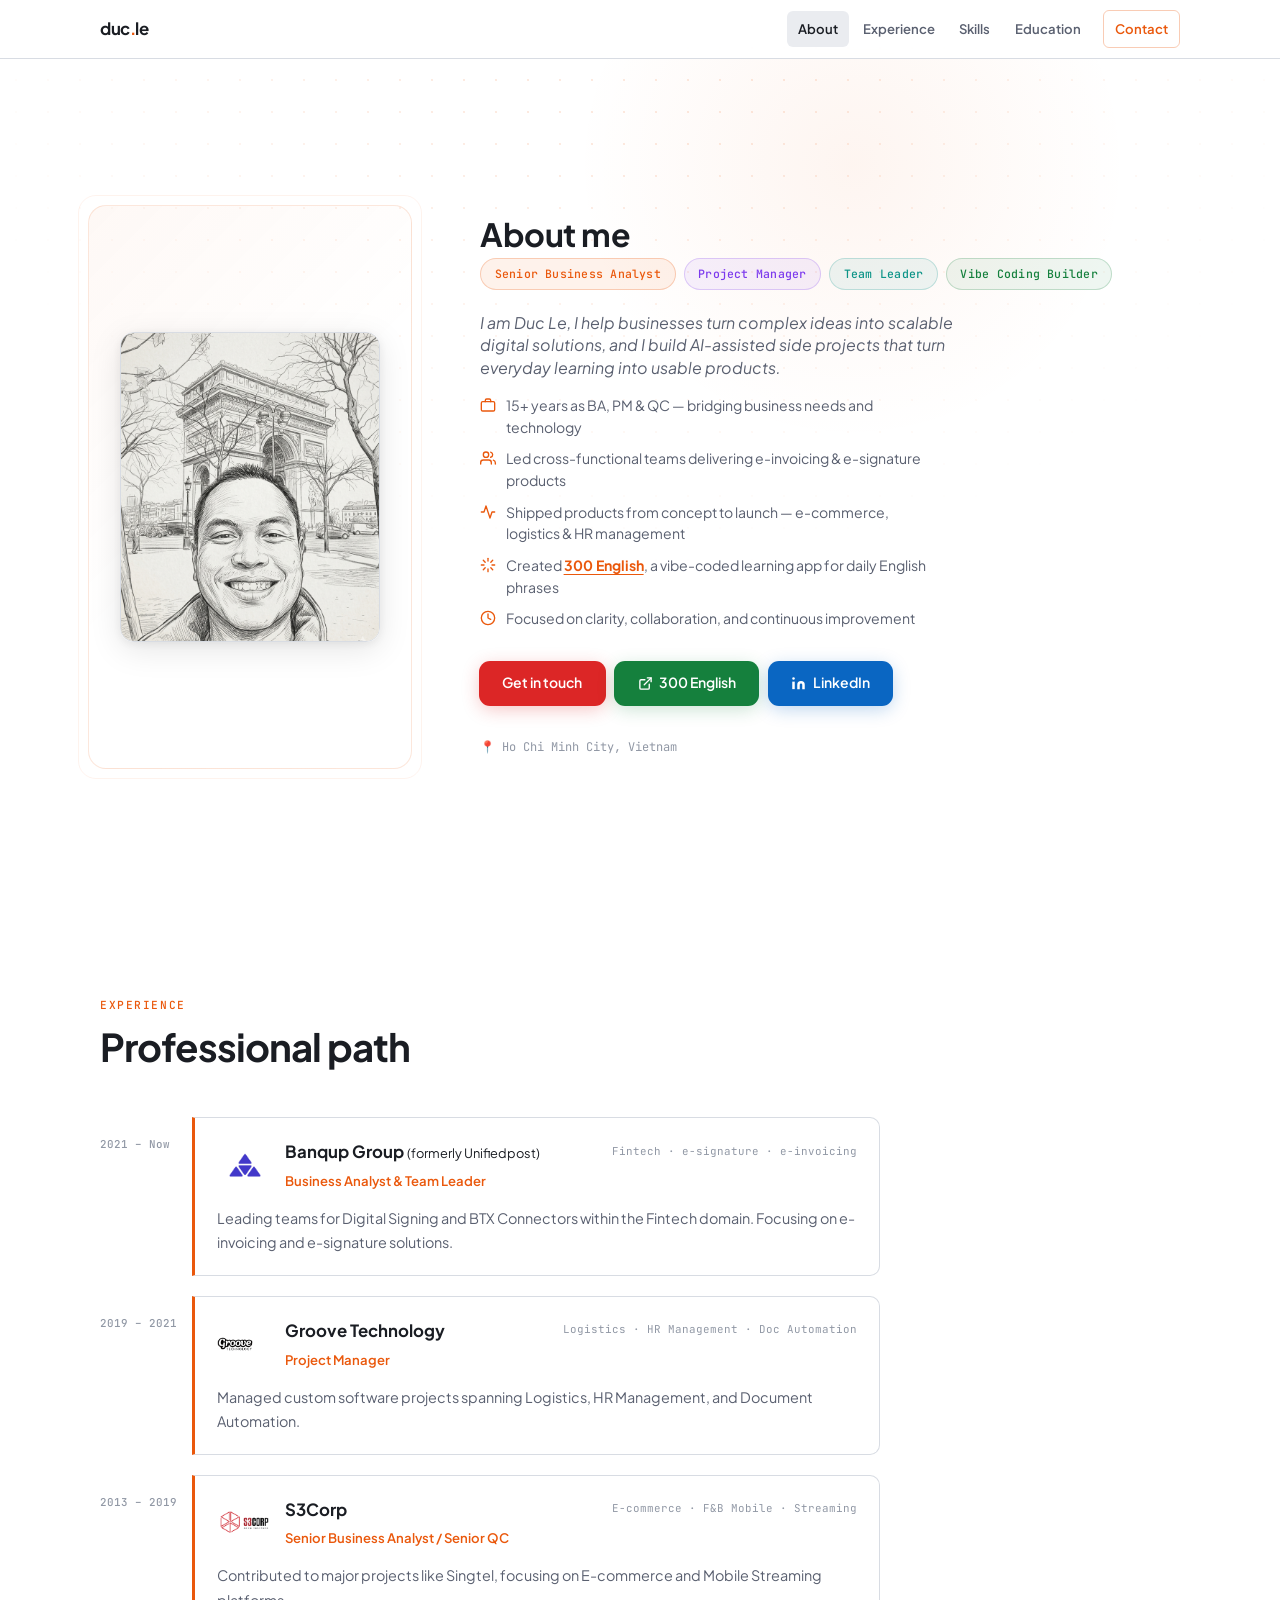
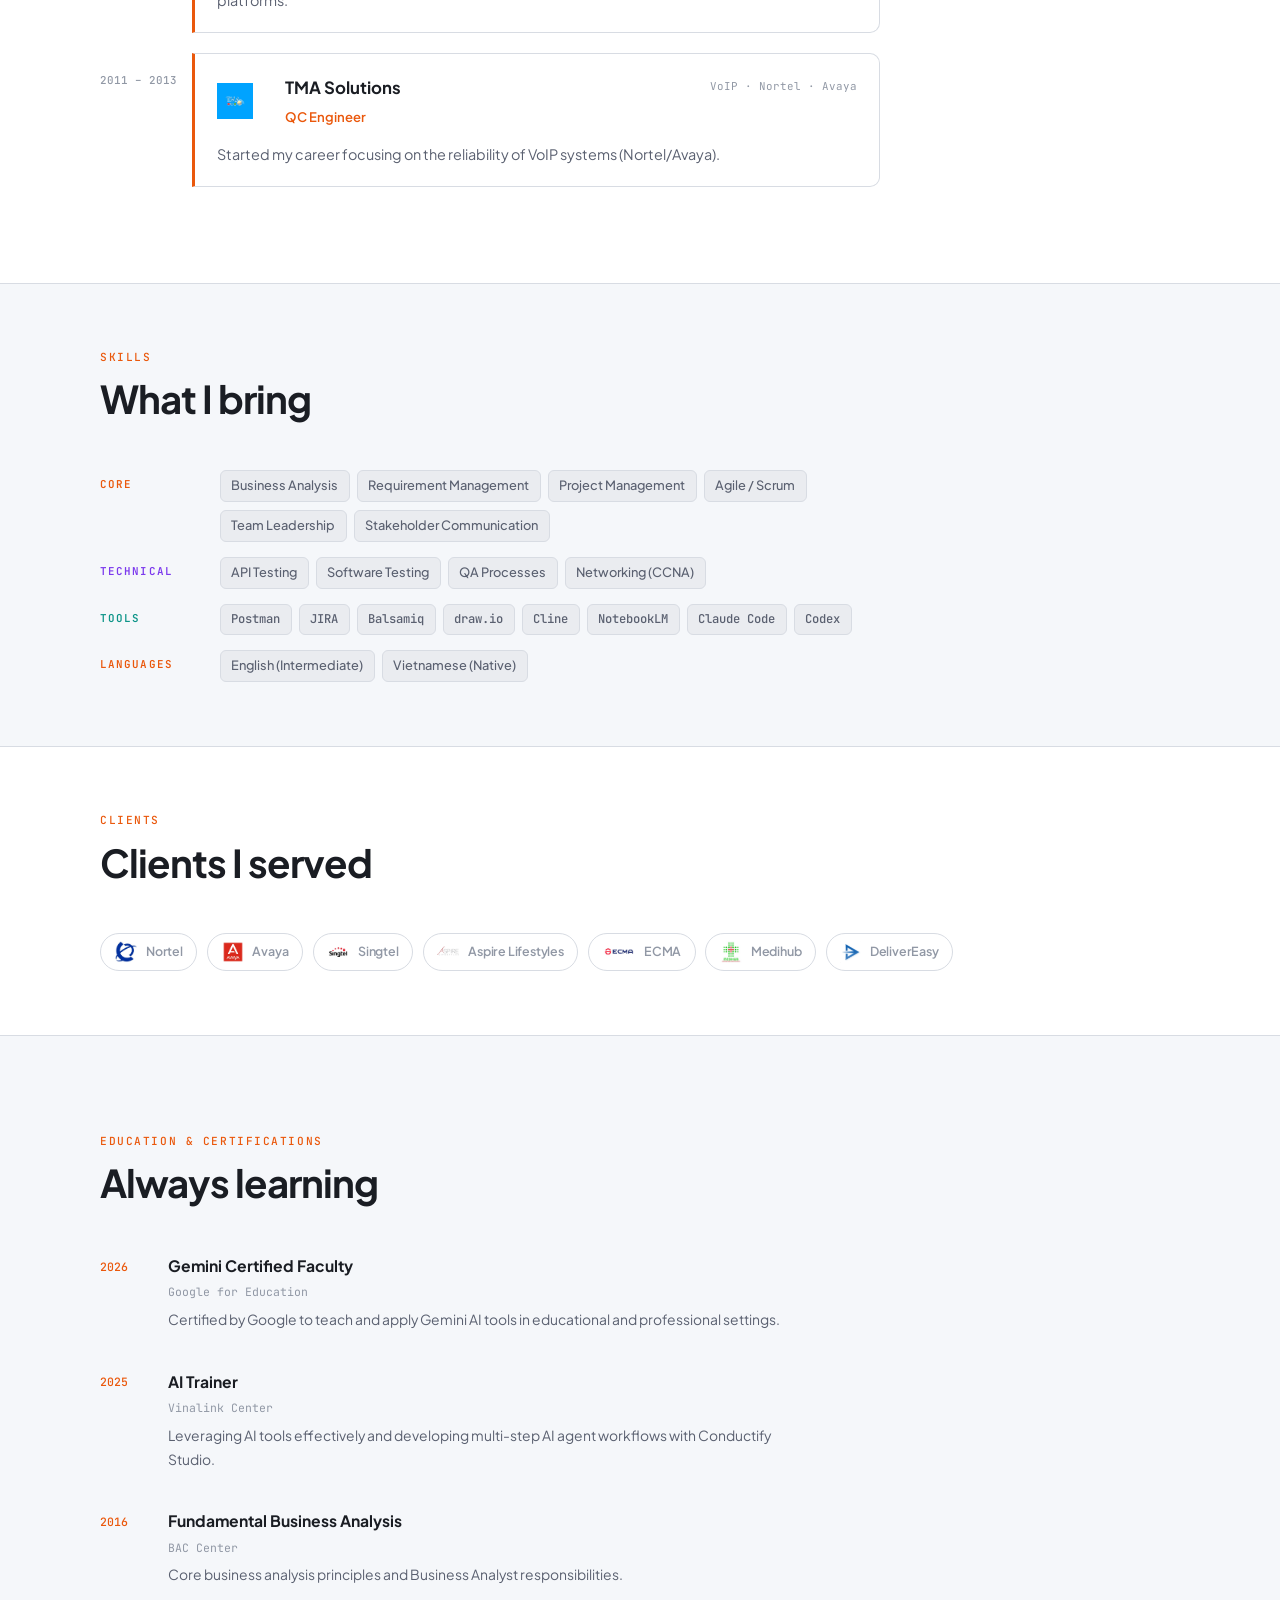
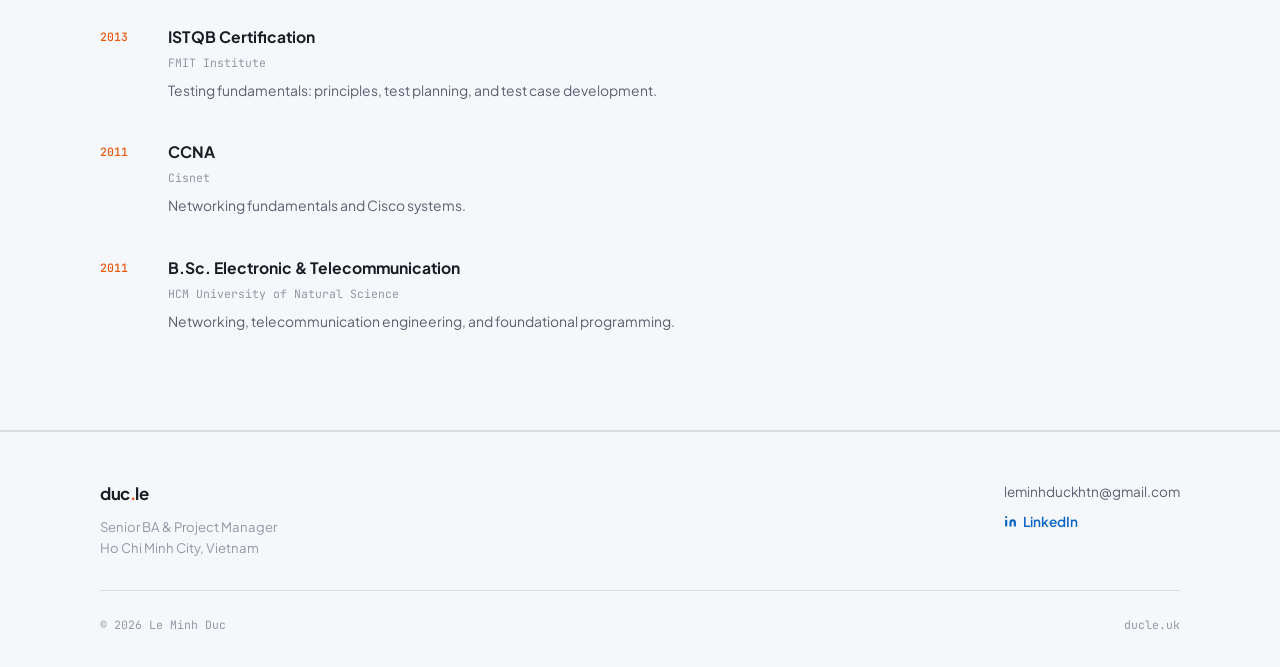
==== commit 8325266f: "Add 300 English to about section" ====
--- a/index.html
+++ b/index.html
@@ -4,7 +4,7 @@
   <meta charset="UTF-8" />
   <meta name="viewport" content="width=device-width, initial-scale=1.0" />
   <title>Duc Le (Lê Minh Đức) — Senior BA &amp; Project Manager</title>
-  <meta name="description" content="Duc Le (Lê Minh Đức) — Senior Business Analyst and Project Manager with 15+ years of experience in fintech, SaaS, and enterprise software delivery. Based in Ho Chi Minh City, Vietnam." />
+  <meta name="description" content="Duc Le (Lê Minh Đức) — Senior Business Analyst and Project Manager with 15+ years of experience in fintech, SaaS, enterprise software delivery, and AI-assisted vibe coding projects. Based in Ho Chi Minh City, Vietnam." />
 
   <!-- Canonical -->
   <link rel="canonical" href="https://ducle.uk/" />
@@ -13,7 +13,7 @@
   <meta property="og:type" content="profile" />
   <meta property="og:url" content="https://ducle.uk/" />
   <meta property="og:title" content="Duc Le (Lê Minh Đức) — Senior BA &amp; Project Manager" />
-  <meta property="og:description" content="Senior Business Analyst and Project Manager with 15+ years of experience in fintech, SaaS, and enterprise software delivery. Based in Ho Chi Minh City, Vietnam." />
+  <meta property="og:description" content="Senior Business Analyst and Project Manager with 15+ years of experience in fintech, SaaS, enterprise software delivery, and AI-assisted vibe coding projects. Based in Ho Chi Minh City, Vietnam." />
   <meta property="og:image" content="https://ducle.uk/assets/le-minh-duc.png" />
   <meta property="og:locale" content="en_US" />
   <meta property="profile:first_name" content="Duc" />
@@ -26,7 +26,7 @@
     "@type": "Person",
     "name": "Duc Le",
     "alternateName": ["Lê Minh Đức", "Đức Lê", "Le Minh Duc"],
-    "url": "https://ducle.uk",
+    "url": "https://ducle.uk/",
     "image": "https://ducle.uk/assets/le-minh-duc.png",
     "jobTitle": "Senior Business Analyst & Project Manager",
     "description": "Senior Business Analyst and Project Manager with 15+ years of experience in fintech, SaaS, and enterprise software delivery.",
@@ -37,7 +37,8 @@
     },
     "email": "leminhduckhtn@gmail.com",
     "sameAs": [
-      "https://linkedin.com/in/duc-le-386092b8"
+      "https://linkedin.com/in/duc-le-386092b8",
+      "https://eng.ducle.uk/"
     ],
     "knowsAbout": [
       "Business Analysis",
@@ -47,6 +48,8 @@
       "Fintech",
       "e-invoicing",
       "e-signature",
+      "AI-assisted product building",
+      "Vibe coding",
       "Team Leadership",
       "Stakeholder Communication"
     ]
@@ -107,11 +110,12 @@
             <span class="role-tag role-tag-blue">Senior Business Analyst</span>
             <span class="role-tag role-tag-purple">Project Manager</span>
             <span class="role-tag role-tag-teal">Team Leader</span>
+            <span class="role-tag role-tag-green">Vibe Coding Builder</span>
           </div>
         </div>
 
         <div class="hero-text">
-          <p class="hero-subtitle">I am Duc Le, I help businesses turn complex ideas into scalable, high-quality digital solutions.</p>
+          <p class="hero-subtitle">I am Duc Le, I help businesses turn complex ideas into scalable digital solutions, and I build AI-assisted side projects that turn everyday learning into usable products.</p>
           <ul class="hero-bullets">
             <li>
               <svg xmlns="http://www.w3.org/2000/svg" width="16" height="16" viewBox="0 0 24 24" fill="none" stroke="currentColor" stroke-width="2" stroke-linecap="round" stroke-linejoin="round" aria-hidden="true"><rect x="2" y="7" width="20" height="14" rx="2"/><path d="M16 7V5a2 2 0 0 0-2-2h-4a2 2 0 0 0-2 2v2"/></svg>
@@ -123,7 +127,11 @@
             </li>
             <li>
               <svg xmlns="http://www.w3.org/2000/svg" width="16" height="16" viewBox="0 0 24 24" fill="none" stroke="currentColor" stroke-width="2" stroke-linecap="round" stroke-linejoin="round" aria-hidden="true"><polyline points="22 12 18 12 15 21 9 3 6 12 2 12"/></svg>
-              <span>Shipped products from concept to launch — e-commerce, Logistics &amp; HR Managements</span>
+              <span>Shipped products from concept to launch — e-commerce, logistics &amp; HR management</span>
+            </li>
+            <li>
+              <svg xmlns="http://www.w3.org/2000/svg" width="16" height="16" viewBox="0 0 24 24" fill="none" stroke="currentColor" stroke-width="2" stroke-linecap="round" stroke-linejoin="round" aria-hidden="true"><path d="M12 2v4"/><path d="M12 18v4"/><path d="m4.93 4.93 2.83 2.83"/><path d="m16.24 16.24 2.83 2.83"/><path d="M2 12h4"/><path d="M18 12h4"/><path d="m4.93 19.07 2.83-2.83"/><path d="m16.24 7.76 2.83-2.83"/></svg>
+              <span>Created <a class="inline-link" href="https://eng.ducle.uk/" target="_blank" rel="noreferrer">300 English</a>, a vibe-coded learning app for daily English phrases</span>
             </li>
             <li>
               <svg xmlns="http://www.w3.org/2000/svg" width="16" height="16" viewBox="0 0 24 24" fill="none" stroke="currentColor" stroke-width="2" stroke-linecap="round" stroke-linejoin="round" aria-hidden="true"><circle cx="12" cy="12" r="10"/><polyline points="12 6 12 12 16 14"/></svg>
@@ -132,6 +140,10 @@
           </ul>
           <div class="hero-actions">
             <a class="btn btn-primary btn-red" href="mailto:leminhduckhtn@gmail.com">Get in touch</a>
+            <a class="btn btn-project" href="https://eng.ducle.uk/" target="_blank" rel="noreferrer">
+              <svg xmlns="http://www.w3.org/2000/svg" width="15" height="15" viewBox="0 0 24 24" fill="none" stroke="currentColor" stroke-width="2.2" stroke-linecap="round" stroke-linejoin="round" aria-hidden="true"><path d="M15 3h6v6"/><path d="M10 14 21 3"/><path d="M18 13v6a2 2 0 0 1-2 2H5a2 2 0 0 1-2-2V8a2 2 0 0 1 2-2h6"/></svg>
+              300 English
+            </a>
             <a class="btn btn-linkedin" href="https://linkedin.com/in/duc-le-386092b8" target="_blank" rel="noreferrer">
               <svg xmlns="http://www.w3.org/2000/svg" width="15" height="15" viewBox="0 0 24 24" fill="currentColor" aria-hidden="true"><path d="M16 8a6 6 0 0 1 6 6v7h-4v-7a2 2 0 0 0-2-2 2 2 0 0 0-2 2v7h-4v-7a6 6 0 0 1 6-6z"/><rect x="2" y="9" width="4" height="12"/><circle cx="4" cy="4" r="2"/></svg>
               LinkedIn
--- a/styles.css
+++ b/styles.css
@@ -271,6 +271,12 @@
   border-color: rgba(13, 148, 136, 0.22);
 }
 
+.role-tag-green {
+  color: #15803d;
+  background: rgba(21, 128, 61, 0.07);
+  border-color: rgba(21, 128, 61, 0.22);
+}
+
 
 /* Bullet highlights */
 .hero-bullets {
@@ -296,6 +302,16 @@
   margin-top: 2px;
   color: var(--accent);
 }
+
+.inline-link {
+  color: var(--accent);
+  font-weight: 700;
+  text-decoration: underline;
+  text-decoration-thickness: 1px;
+  text-underline-offset: 3px;
+}
+
+.inline-link:hover { color: #c2410c; }
 
 /* Buttons */
 .hero-actions {
@@ -353,6 +369,16 @@
 .btn-linkedin:hover {
   background: #004182;
   box-shadow: 0 0 0 1px #004182, 0 8px 28px rgba(10,102,194,0.42);
+}
+
+.btn-project {
+  background: #15803d;
+  color: #fff;
+  box-shadow: 0 0 0 1px #15803d, 0 4px 18px rgba(21, 128, 61, 0.24);
+}
+.btn-project:hover {
+  background: #166534;
+  box-shadow: 0 0 0 1px #166534, 0 8px 28px rgba(21, 128, 61, 0.36);
 }
 
 /* Meta row */
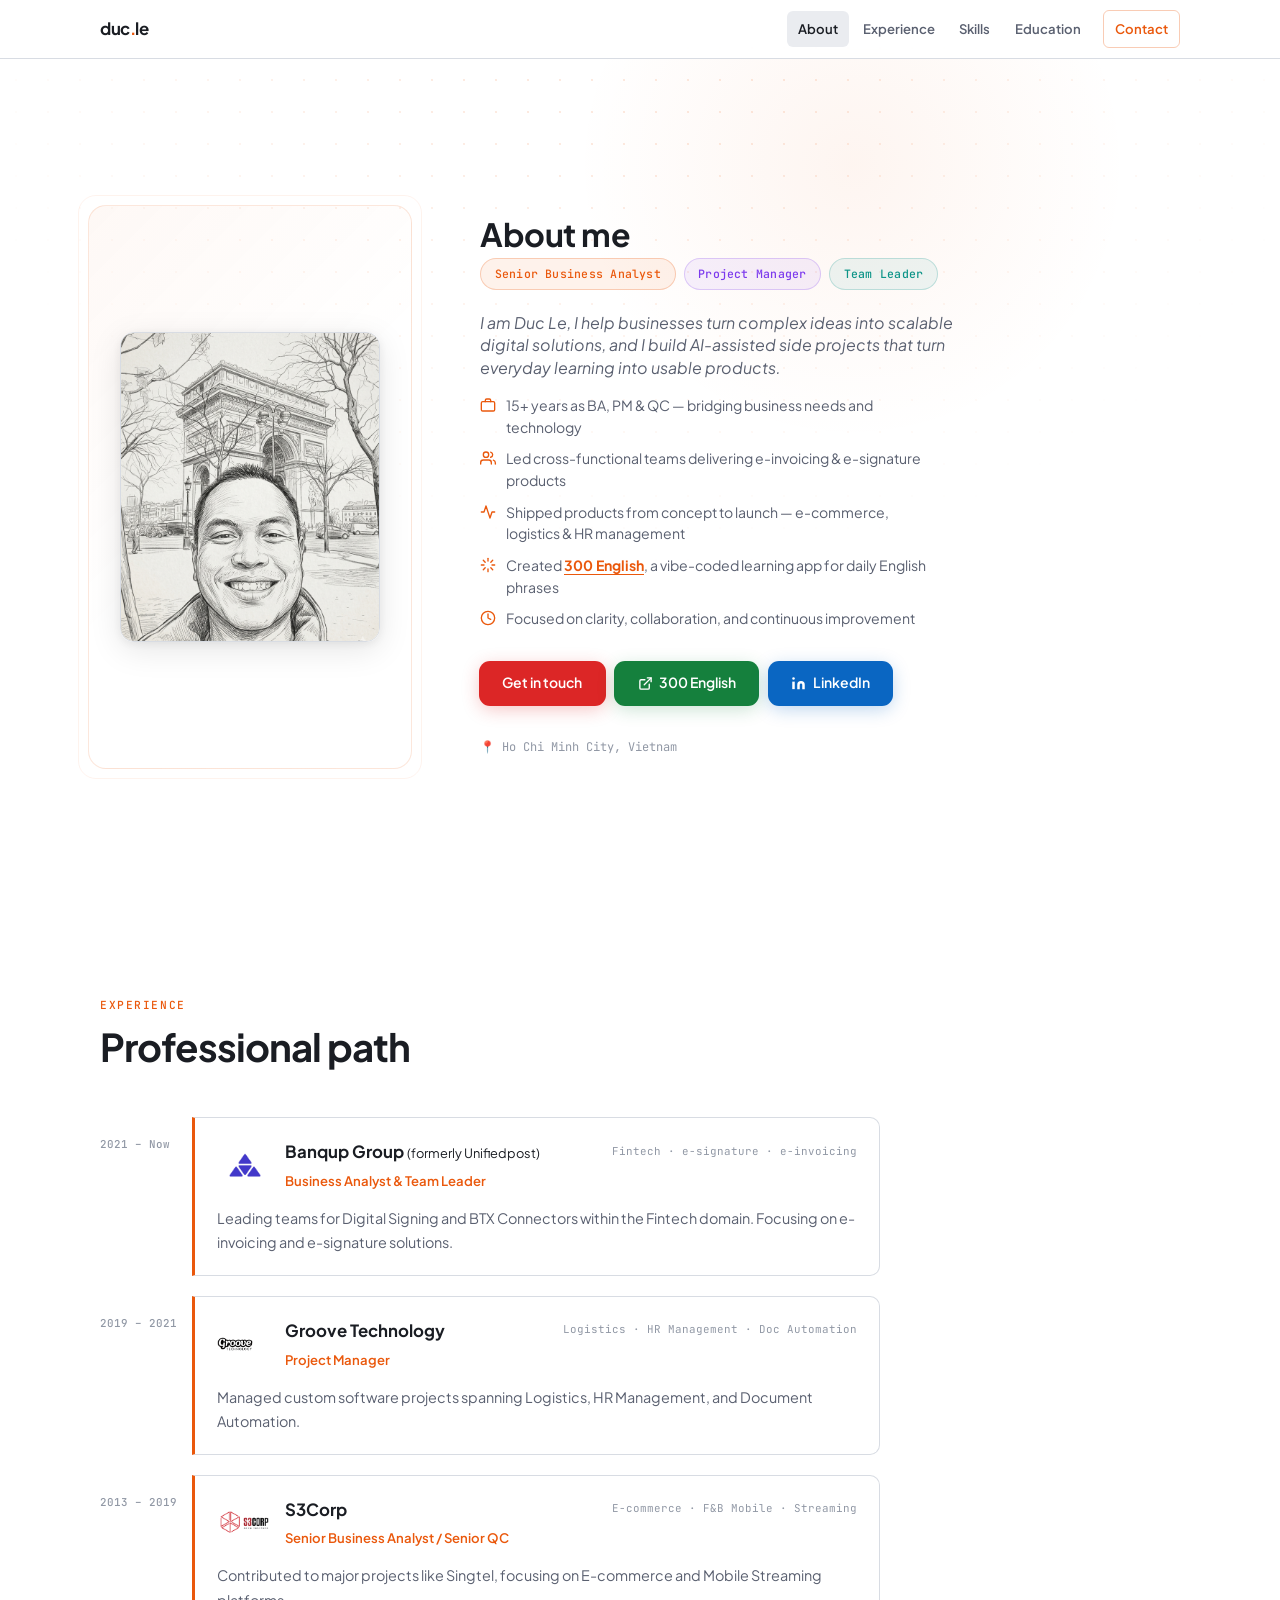
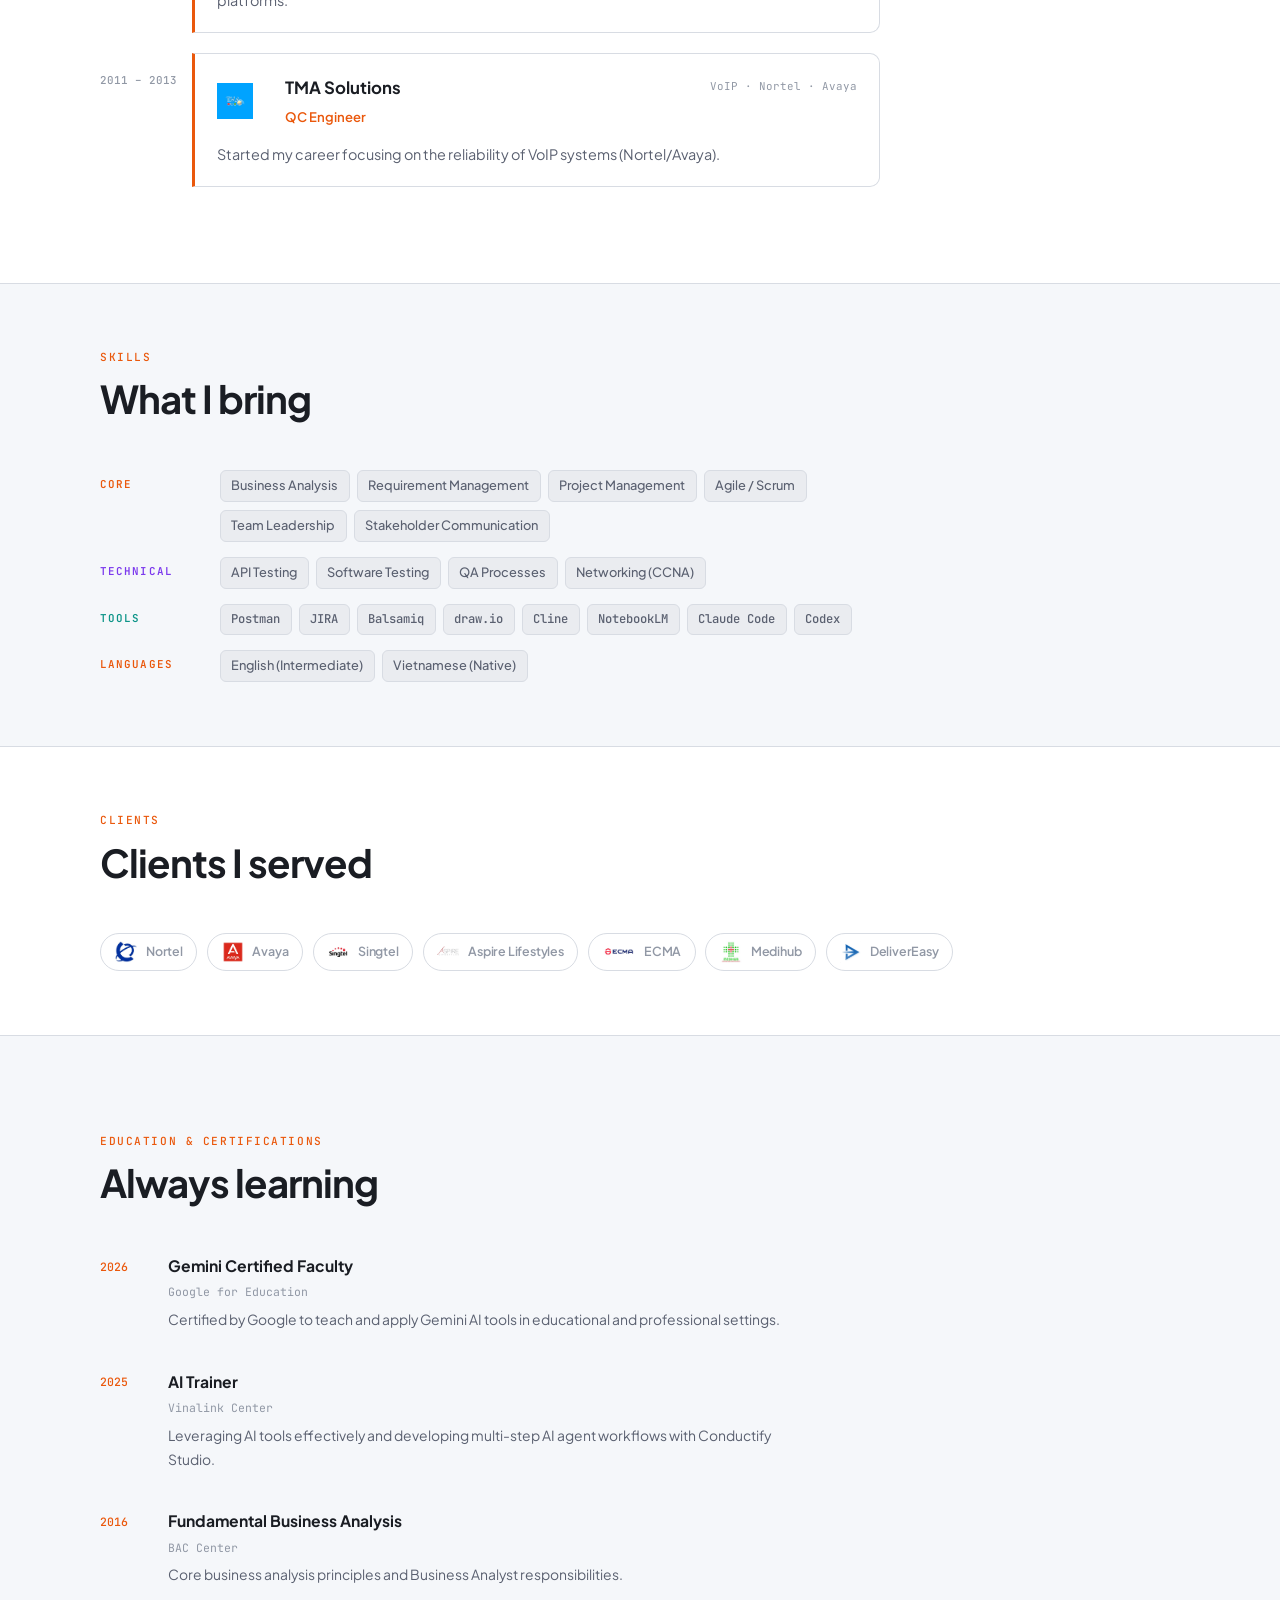
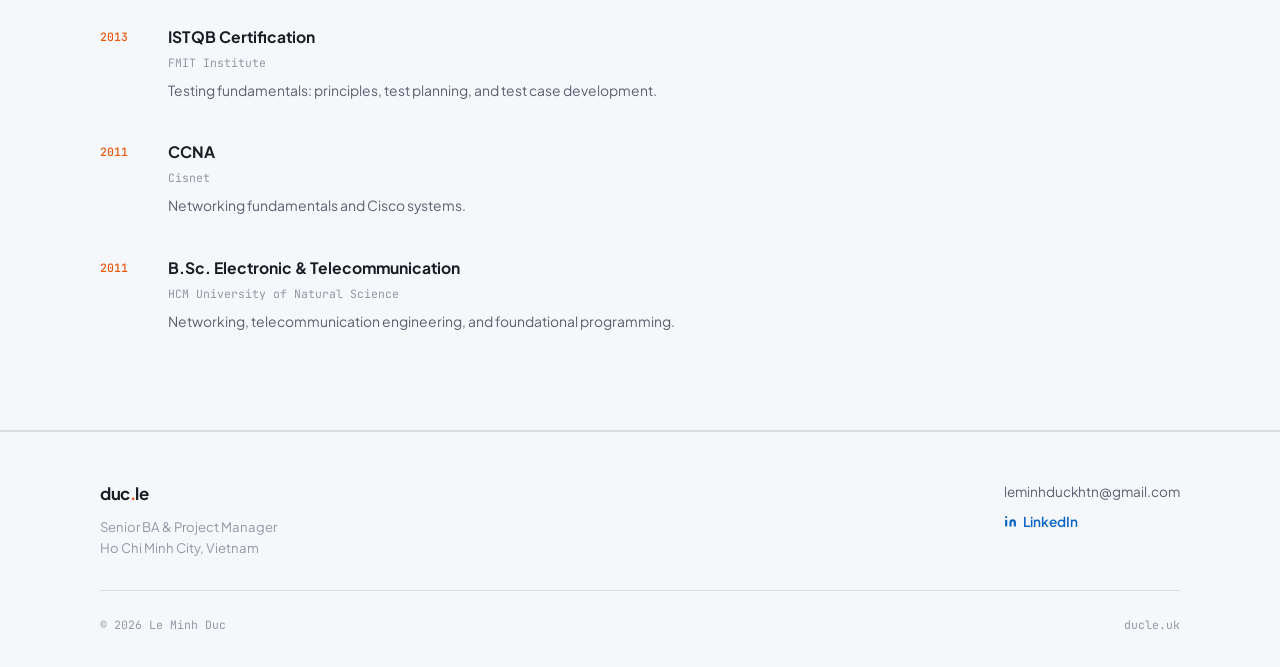
==== commit dc5f6f82: "Refine 300 English about link" ====
--- a/index.html
+++ b/index.html
@@ -59,7 +59,7 @@
   <link rel="preconnect" href="https://fonts.googleapis.com" />
   <link rel="preconnect" href="https://fonts.gstatic.com" crossorigin />
   <link href="https://fonts.googleapis.com/css2?family=Plus+Jakarta+Sans:wght@400;500;600;700&family=JetBrains+Mono:wght@400;500&display=swap" rel="stylesheet" />
-  <link rel="stylesheet" href="styles.css?v=7" />
+  <link rel="stylesheet" href="styles.css?v=8" />
   <link rel="icon" type="image/svg+xml" href="favicon.svg" />
 </head>
 <body>
@@ -110,7 +110,6 @@
             <span class="role-tag role-tag-blue">Senior Business Analyst</span>
             <span class="role-tag role-tag-purple">Project Manager</span>
             <span class="role-tag role-tag-teal">Team Leader</span>
-            <span class="role-tag role-tag-green">Vibe Coding Builder</span>
           </div>
         </div>
 
--- a/styles.css
+++ b/styles.css
@@ -271,13 +271,6 @@
   border-color: rgba(13, 148, 136, 0.22);
 }
 
-.role-tag-green {
-  color: #15803d;
-  background: rgba(21, 128, 61, 0.07);
-  border-color: rgba(21, 128, 61, 0.22);
-}
-
-
 /* Bullet highlights */
 .hero-bullets {
   list-style: none;
@@ -306,7 +299,8 @@
 .inline-link {
   color: var(--accent);
   font-weight: 700;
-  text-decoration: underline;
+  border-bottom: 1px solid currentColor;
+  text-decoration: none;
   text-decoration-thickness: 1px;
   text-underline-offset: 3px;
 }
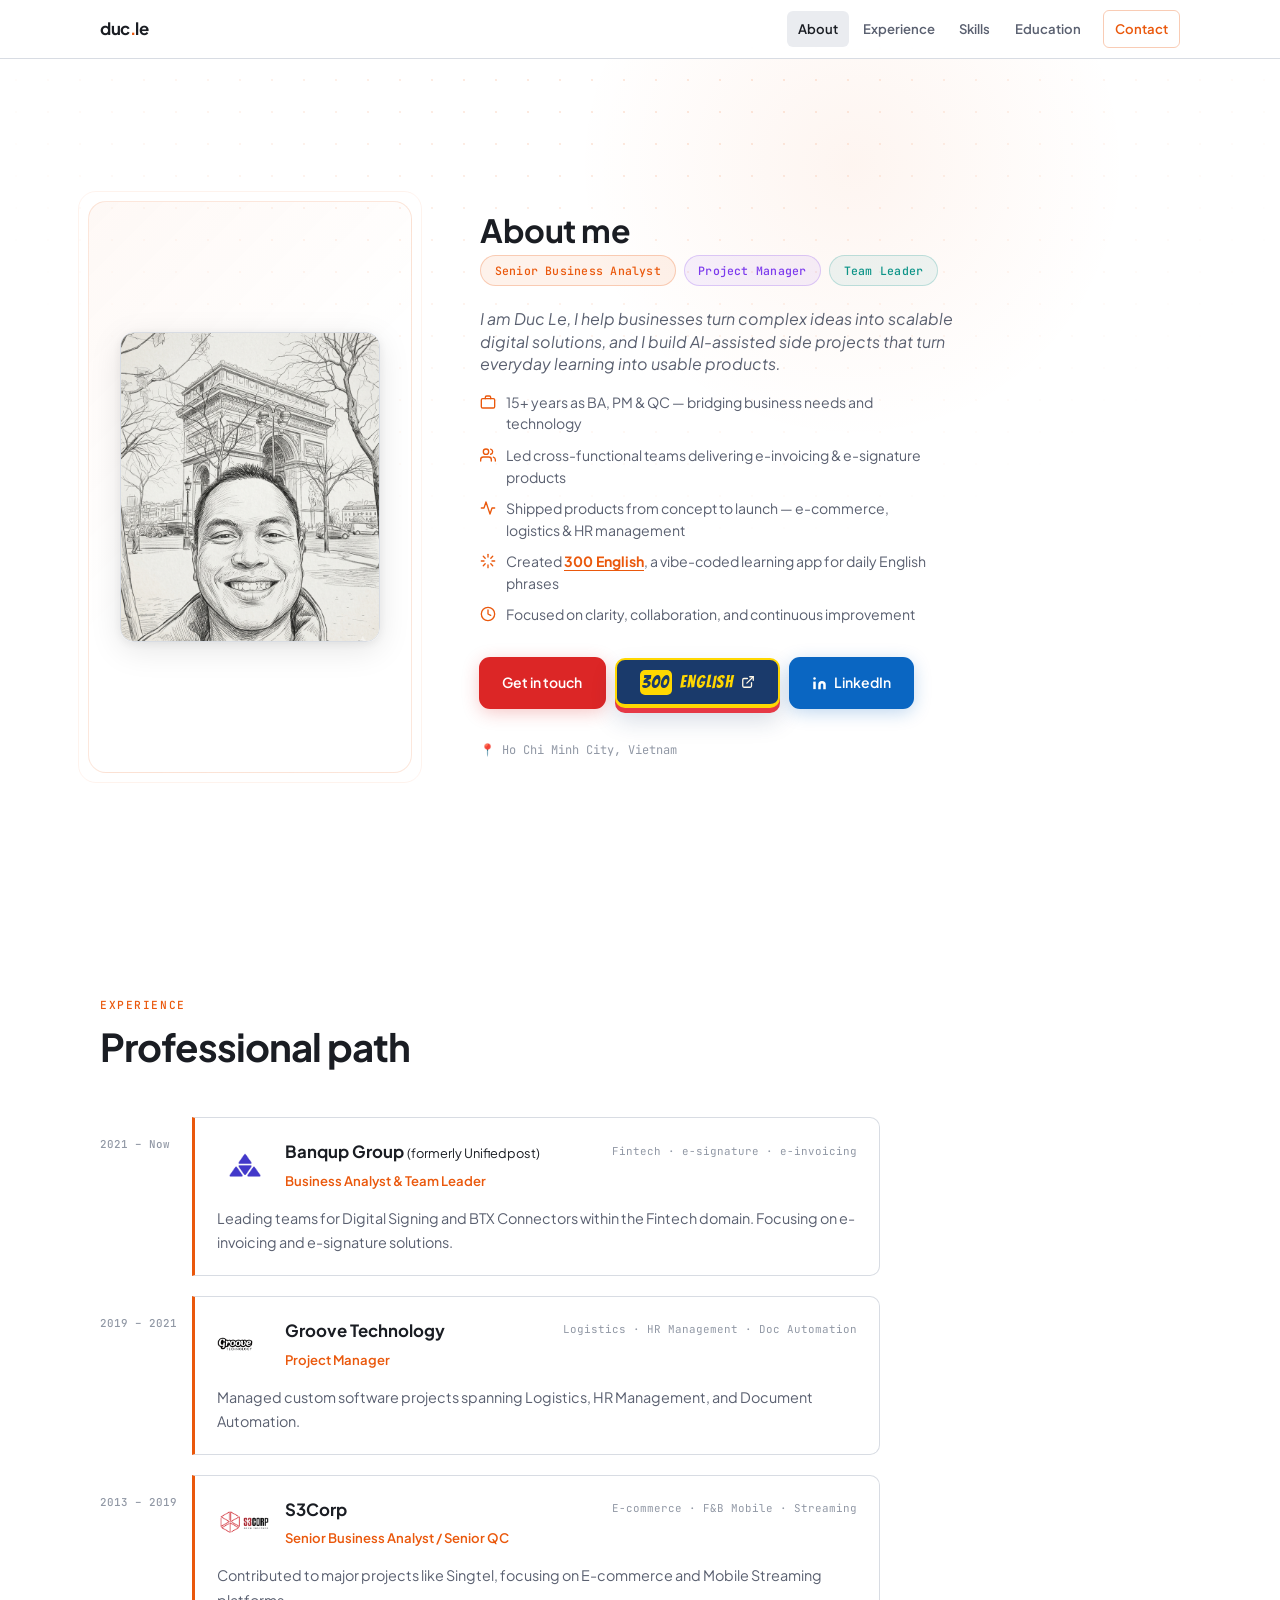
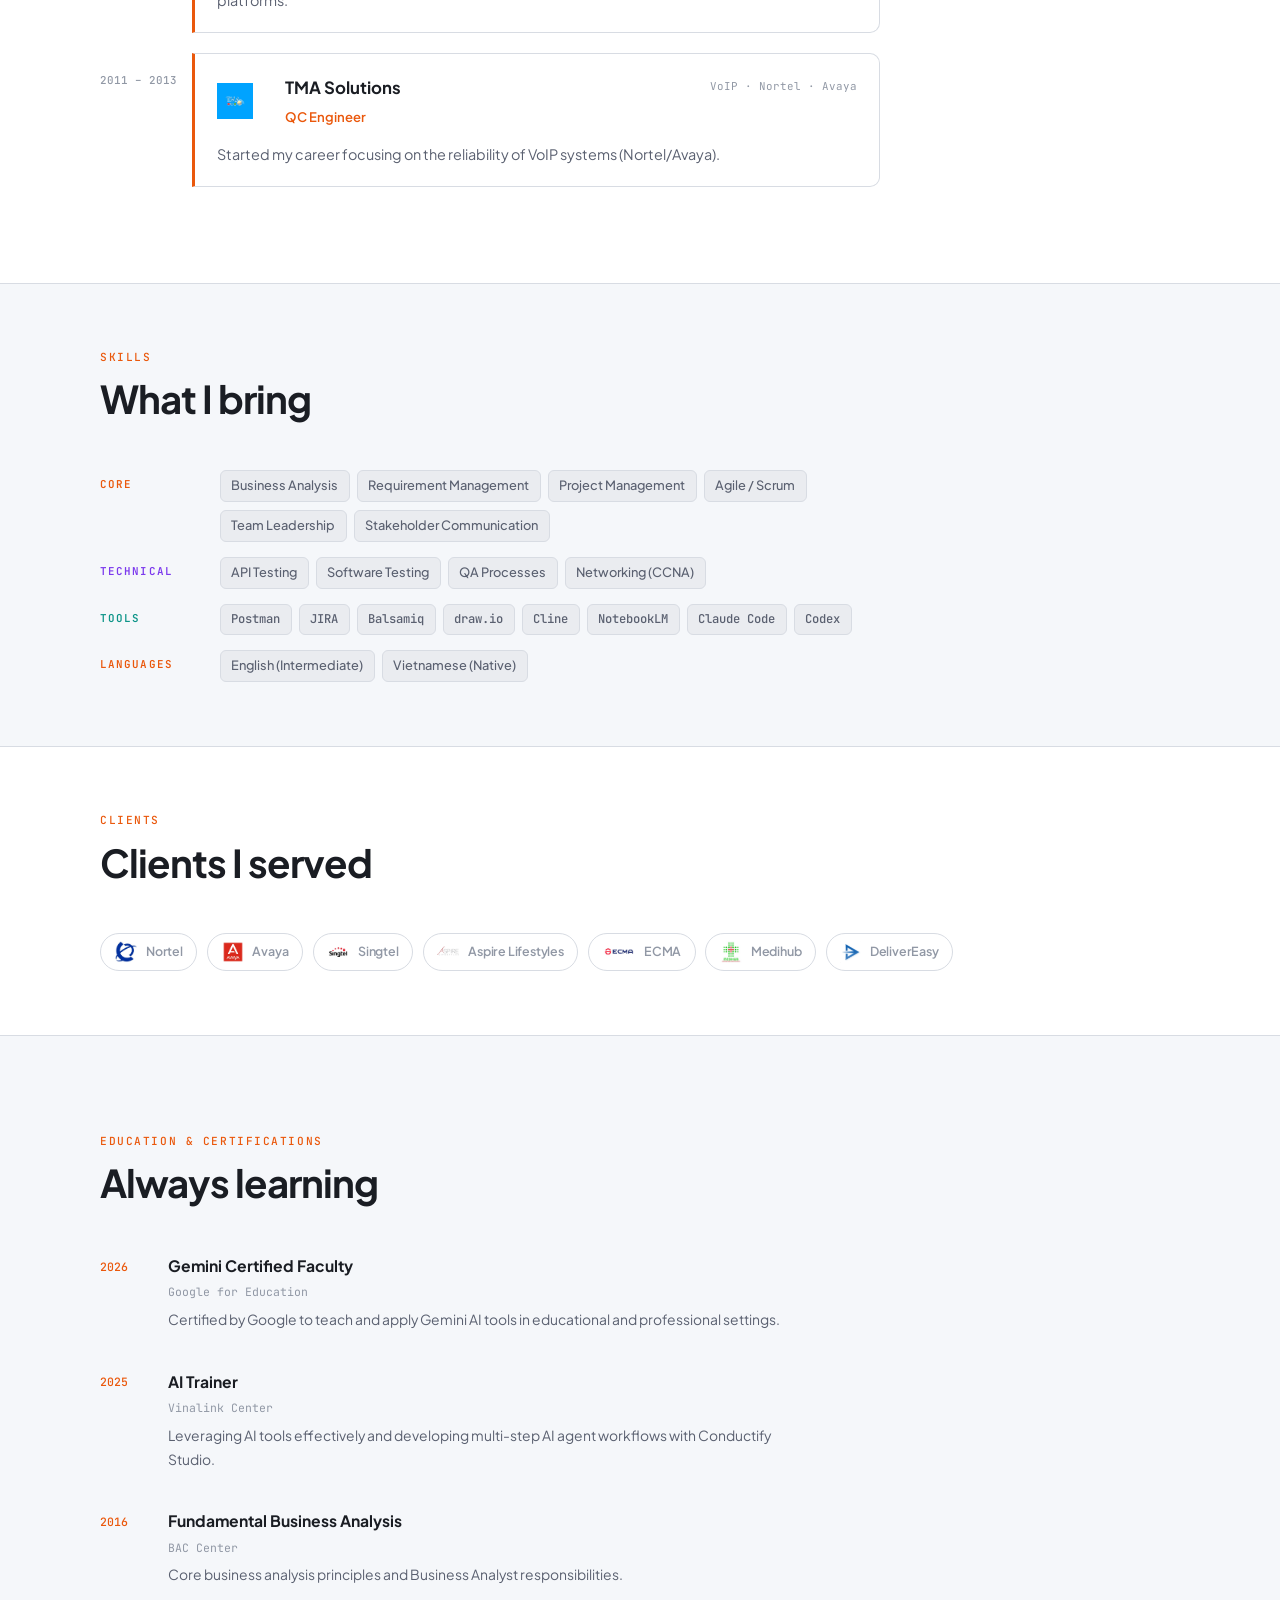
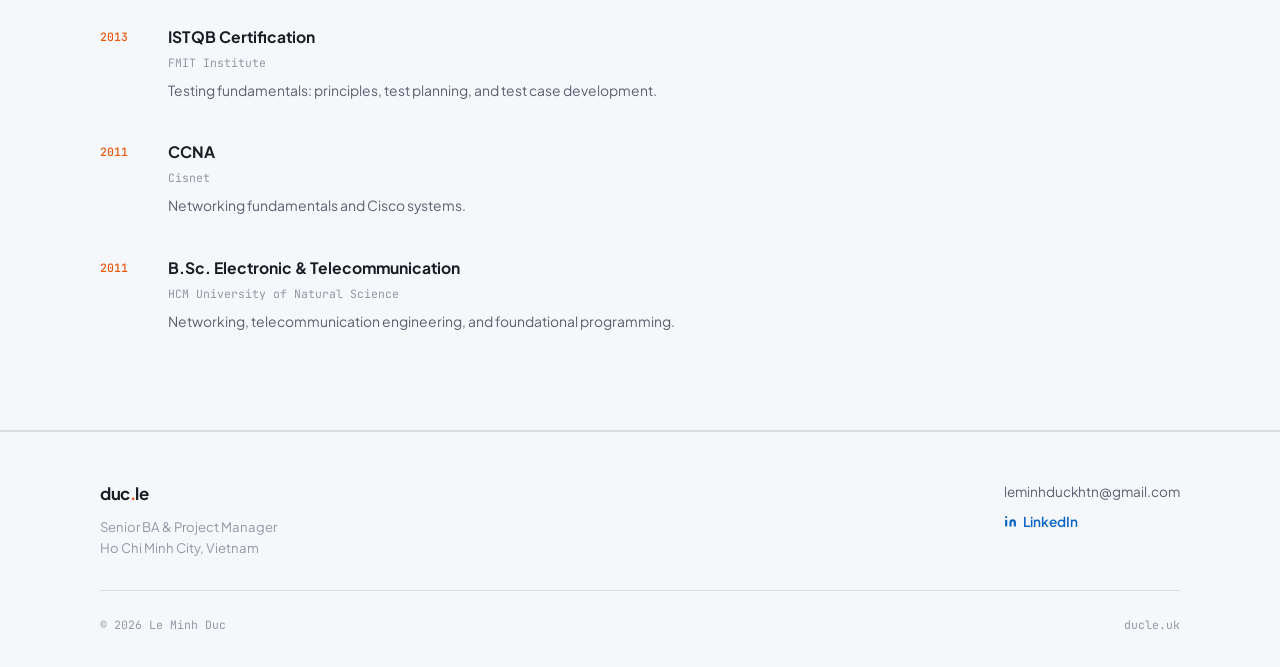
==== commit 3fc9c811: "Brand 300 English CTA" ====
--- a/index.html
+++ b/index.html
@@ -58,8 +58,8 @@
 
   <link rel="preconnect" href="https://fonts.googleapis.com" />
   <link rel="preconnect" href="https://fonts.gstatic.com" crossorigin />
-  <link href="https://fonts.googleapis.com/css2?family=Plus+Jakarta+Sans:wght@400;500;600;700&family=JetBrains+Mono:wght@400;500&display=swap" rel="stylesheet" />
-  <link rel="stylesheet" href="styles.css?v=8" />
+  <link href="https://fonts.googleapis.com/css2?family=Bangers&family=Plus+Jakarta+Sans:wght@400;500;600;700&family=JetBrains+Mono:wght@400;500&display=swap" rel="stylesheet" />
+  <link rel="stylesheet" href="styles.css?v=9" />
   <link rel="icon" type="image/svg+xml" href="favicon.svg" />
 </head>
 <body>
@@ -140,8 +140,9 @@
           <div class="hero-actions">
             <a class="btn btn-primary btn-red" href="mailto:leminhduckhtn@gmail.com">Get in touch</a>
             <a class="btn btn-project" href="https://eng.ducle.uk/" target="_blank" rel="noreferrer">
-              <svg xmlns="http://www.w3.org/2000/svg" width="15" height="15" viewBox="0 0 24 24" fill="none" stroke="currentColor" stroke-width="2.2" stroke-linecap="round" stroke-linejoin="round" aria-hidden="true"><path d="M15 3h6v6"/><path d="M10 14 21 3"/><path d="M18 13v6a2 2 0 0 1-2 2H5a2 2 0 0 1-2-2V8a2 2 0 0 1 2-2h6"/></svg>
-              300 English
+              <span class="project-logo" aria-hidden="true">300</span>
+              <span class="project-title">English</span>
+              <svg class="project-open-icon" xmlns="http://www.w3.org/2000/svg" width="14" height="14" viewBox="0 0 24 24" fill="none" stroke="currentColor" stroke-width="2.2" stroke-linecap="round" stroke-linejoin="round" aria-hidden="true"><path d="M15 3h6v6"/><path d="M10 14 21 3"/><path d="M18 13v6a2 2 0 0 1-2 2H5a2 2 0 0 1-2-2V8a2 2 0 0 1 2-2h6"/></svg>
             </a>
             <a class="btn btn-linkedin" href="https://linkedin.com/in/duc-le-386092b8" target="_blank" rel="noreferrer">
               <svg xmlns="http://www.w3.org/2000/svg" width="15" height="15" viewBox="0 0 24 24" fill="currentColor" aria-hidden="true"><path d="M16 8a6 6 0 0 1 6 6v7h-4v-7a2 2 0 0 0-2-2 2 2 0 0 0-2 2v7h-4v-7a6 6 0 0 1 6-6z"/><rect x="2" y="9" width="4" height="12"/><circle cx="4" cy="4" r="2"/></svg>
--- a/styles.css
+++ b/styles.css
@@ -16,6 +16,7 @@
   --green:       #1a7f37;
   --sans:        'Plus Jakarta Sans', system-ui, sans-serif;
   --mono:        'JetBrains Mono', 'Courier New', monospace;
+  --display:     'Bangers', 'Impact', var(--sans);
   --radius:      10px;
   --max-w:       1080px;
 }
@@ -366,13 +367,45 @@
 }
 
 .btn-project {
-  background: #15803d;
-  color: #fff;
-  box-shadow: 0 0 0 1px #15803d, 0 4px 18px rgba(21, 128, 61, 0.24);
+  gap: 0.45rem;
+  background: #1a3a6b;
+  color: #FFD700;
+  border: 2px solid #FFD700;
+  border-bottom-width: 4px;
+  box-shadow: 0 5px 0 #e63946, 0 12px 24px rgba(26, 58, 107, 0.18);
+  text-transform: uppercase;
 }
 .btn-project:hover {
-  background: #166534;
-  box-shadow: 0 0 0 1px #166534, 0 8px 28px rgba(21, 128, 61, 0.36);
+  background: #142f59;
+  box-shadow: 0 7px 0 #e63946, 0 16px 30px rgba(26, 58, 107, 0.24);
+}
+
+.project-logo {
+  display: inline-flex;
+  align-items: center;
+  justify-content: center;
+  min-width: 2.05rem;
+  height: 1.55rem;
+  border-radius: 5px;
+  background: #FFD700;
+  color: #1a3a6b;
+  font-family: var(--display);
+  font-size: 1.1rem;
+  font-weight: 400;
+  line-height: 1;
+  letter-spacing: 0.04em;
+}
+
+.project-title {
+  font-family: var(--display);
+  font-size: 1.05rem;
+  font-weight: 400;
+  letter-spacing: 0.08em;
+  line-height: 1;
+}
+
+.project-open-icon {
+  color: #FFF8E7;
 }
 
 /* Meta row */
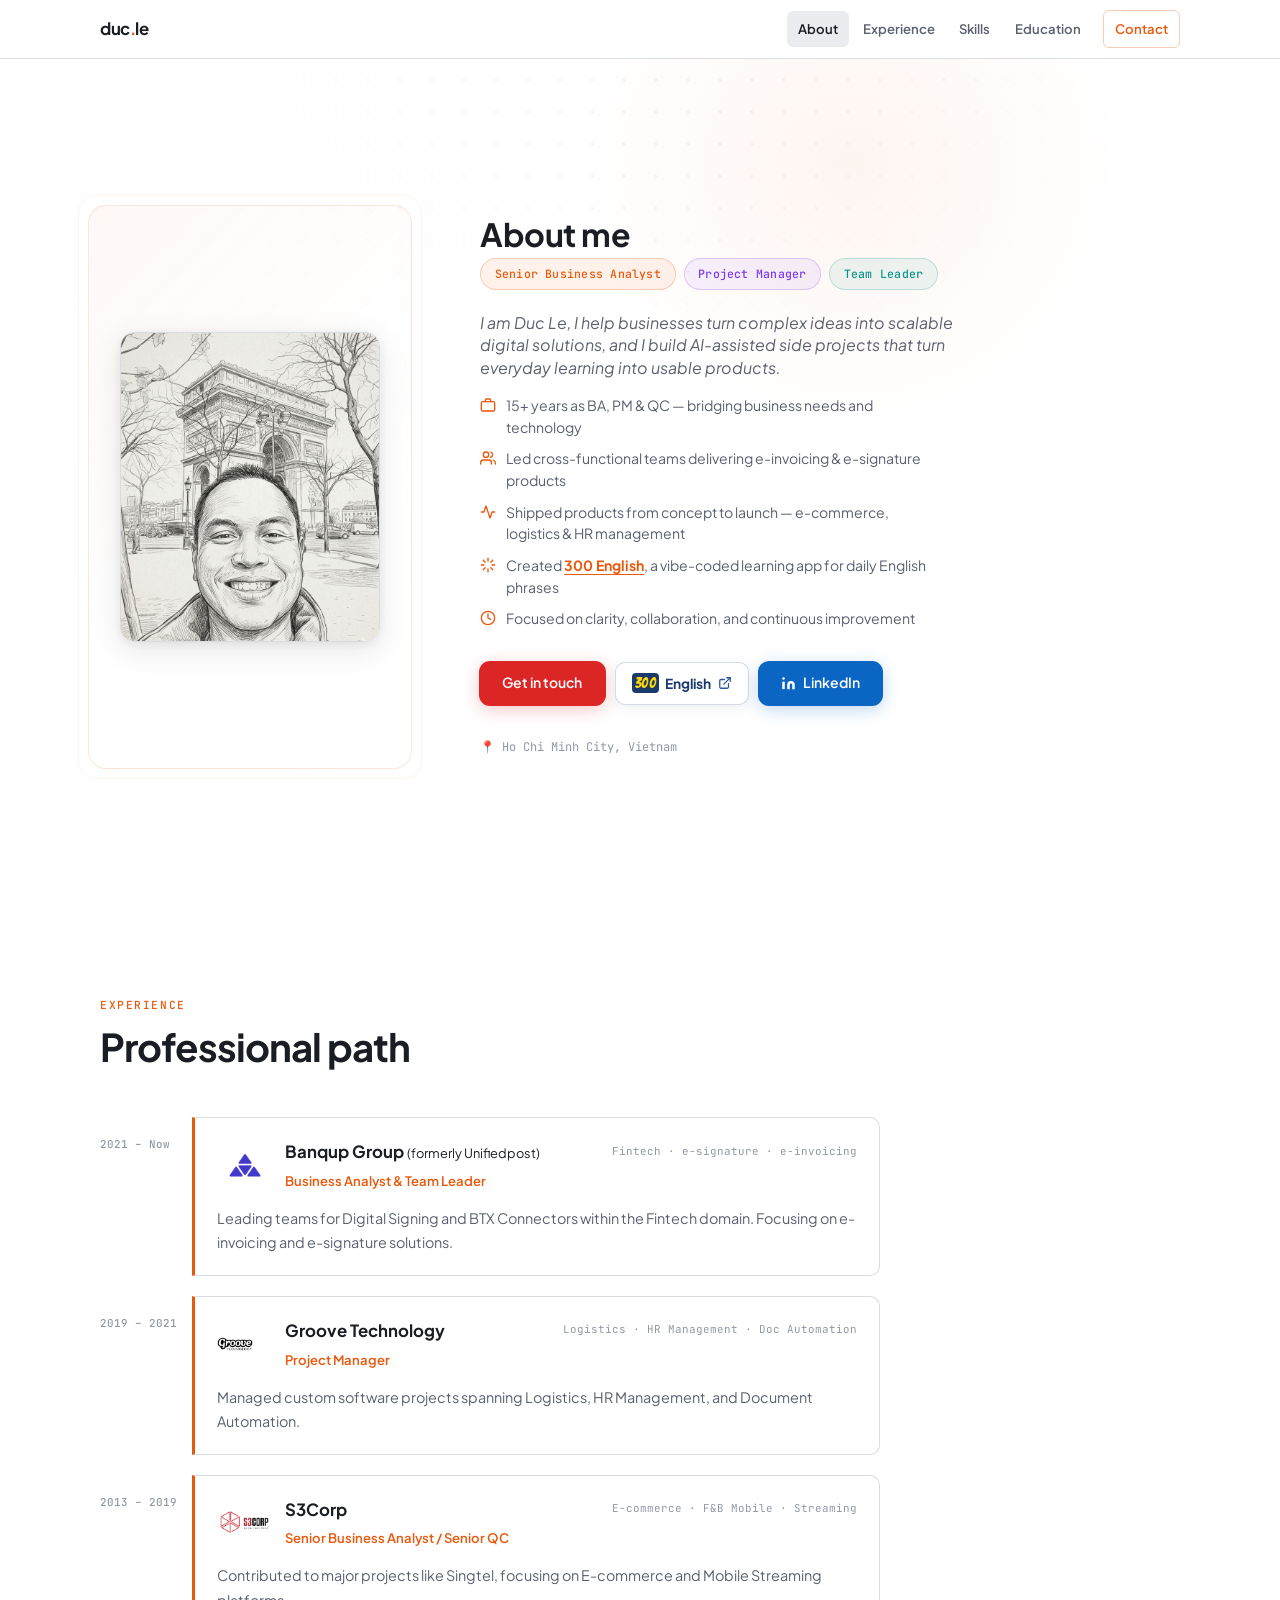
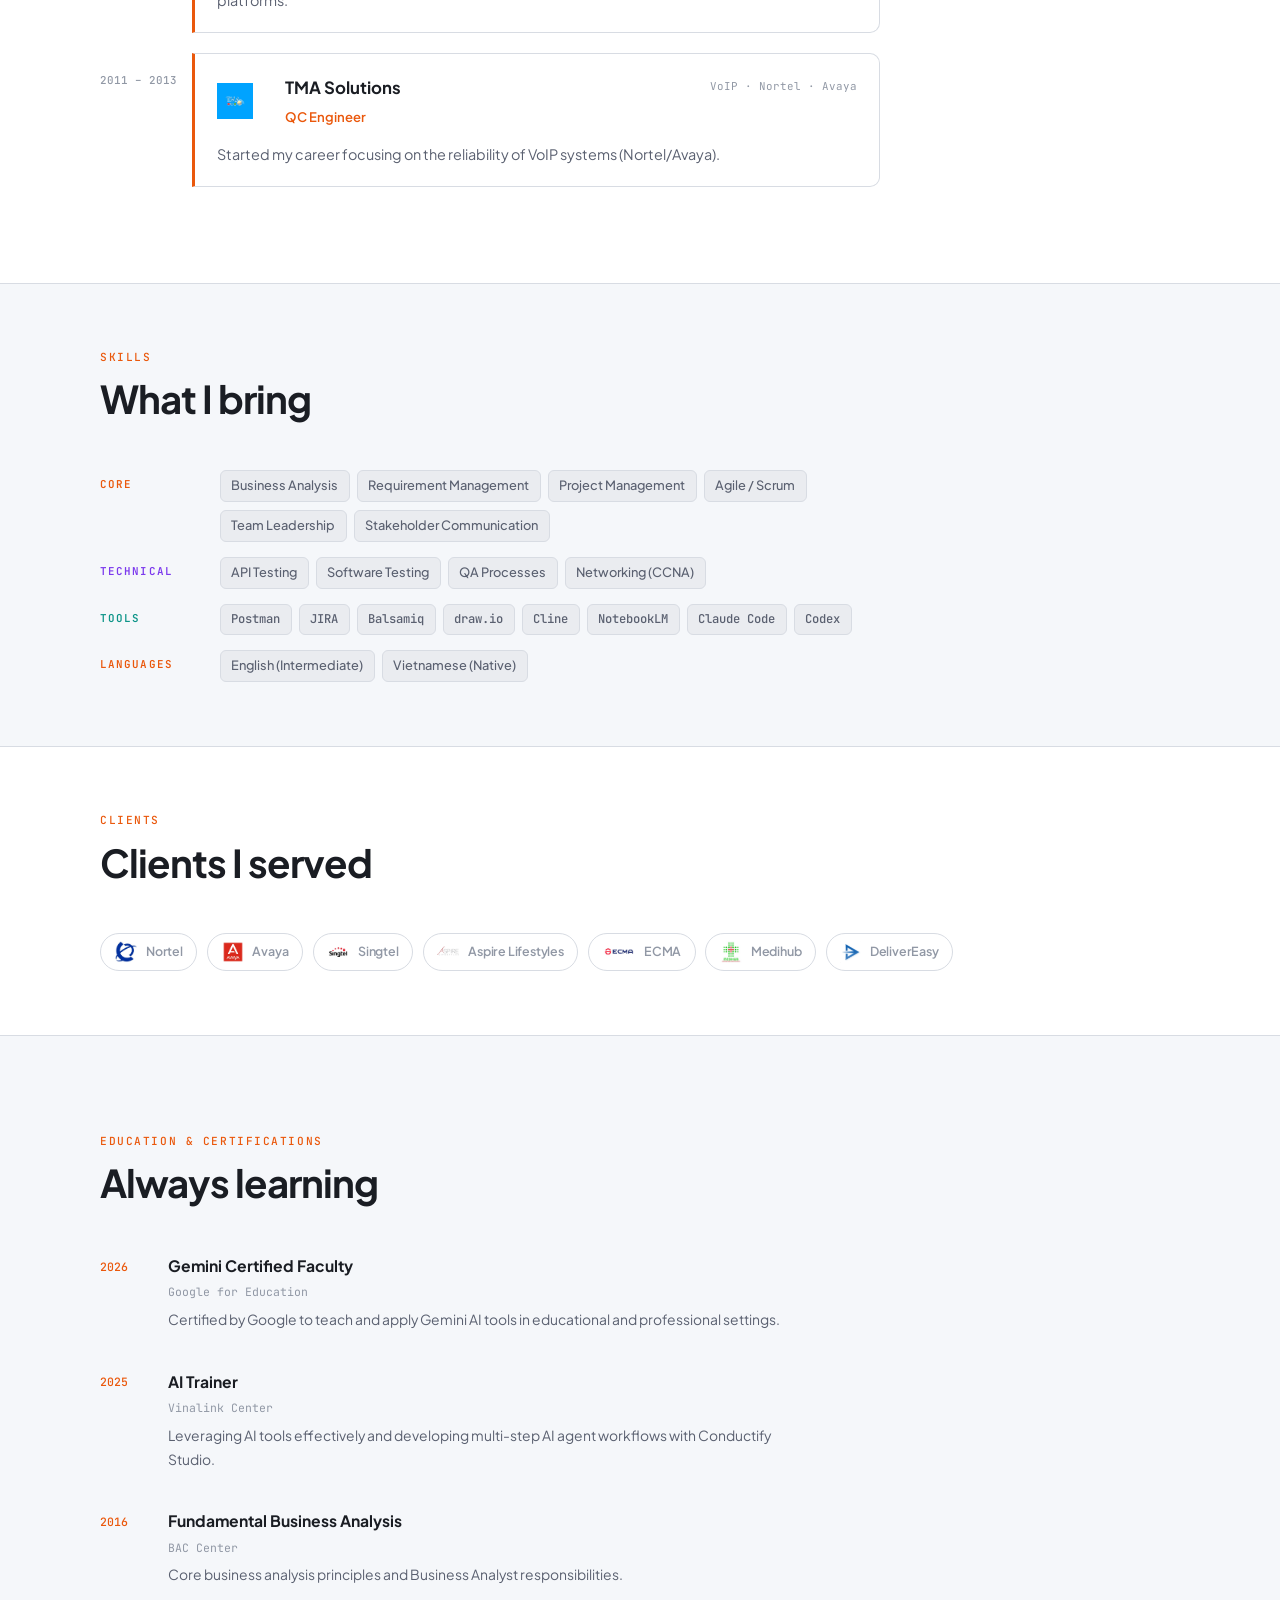
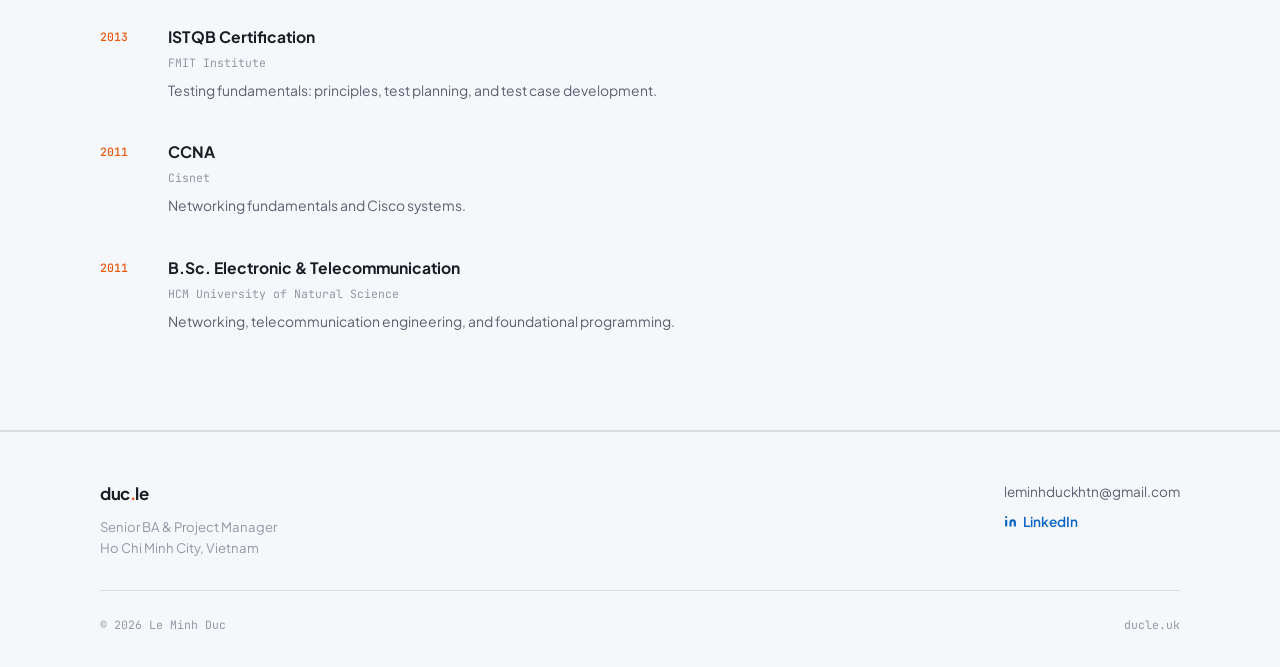
==== commit 9ae8fa86: "Tone down 300 English CTA" ====
--- a/index.html
+++ b/index.html
@@ -59,7 +59,7 @@
   <link rel="preconnect" href="https://fonts.googleapis.com" />
   <link rel="preconnect" href="https://fonts.gstatic.com" crossorigin />
   <link href="https://fonts.googleapis.com/css2?family=Bangers&family=Plus+Jakarta+Sans:wght@400;500;600;700&family=JetBrains+Mono:wght@400;500&display=swap" rel="stylesheet" />
-  <link rel="stylesheet" href="styles.css?v=9" />
+  <link rel="stylesheet" href="styles.css?v=10" />
   <link rel="icon" type="image/svg+xml" href="favicon.svg" />
 </head>
 <body>
--- a/styles.css
+++ b/styles.css
@@ -367,45 +367,44 @@
 }
 
 .btn-project {
-  gap: 0.45rem;
+  gap: 0.38rem;
+  padding: 0.5rem 1rem;
+  background: #fff;
+  color: #FFD700;
+  border: 1px solid rgba(26, 58, 107, 0.18);
+  box-shadow: 0 3px 12px rgba(26, 58, 107, 0.08);
+}
+.btn-project:hover {
+  background: #FFF8E7;
+  border-color: rgba(26, 58, 107, 0.28);
+  box-shadow: 0 6px 18px rgba(26, 58, 107, 0.12);
+}
+
+.project-logo {
+  display: inline-flex;
+  align-items: center;
+  justify-content: center;
+  min-width: 1.7rem;
+  height: 1.25rem;
+  border-radius: 4px;
   background: #1a3a6b;
   color: #FFD700;
-  border: 2px solid #FFD700;
-  border-bottom-width: 4px;
-  box-shadow: 0 5px 0 #e63946, 0 12px 24px rgba(26, 58, 107, 0.18);
-  text-transform: uppercase;
-}
-.btn-project:hover {
-  background: #142f59;
-  box-shadow: 0 7px 0 #e63946, 0 16px 30px rgba(26, 58, 107, 0.24);
-}
-
-.project-logo {
-  display: inline-flex;
-  align-items: center;
-  justify-content: center;
-  min-width: 2.05rem;
-  height: 1.55rem;
-  border-radius: 5px;
-  background: #FFD700;
-  color: #1a3a6b;
   font-family: var(--display);
-  font-size: 1.1rem;
+  font-size: 0.9rem;
   font-weight: 400;
   line-height: 1;
   letter-spacing: 0.04em;
 }
 
 .project-title {
-  font-family: var(--display);
-  font-size: 1.05rem;
-  font-weight: 400;
-  letter-spacing: 0.08em;
-  line-height: 1;
+  color: #1a3a6b;
+  font-size: 0.86rem;
+  font-weight: 700;
+  line-height: 1.1;
 }
 
 .project-open-icon {
-  color: #FFF8E7;
+  color: #2a5a9b;
 }
 
 /* Meta row */
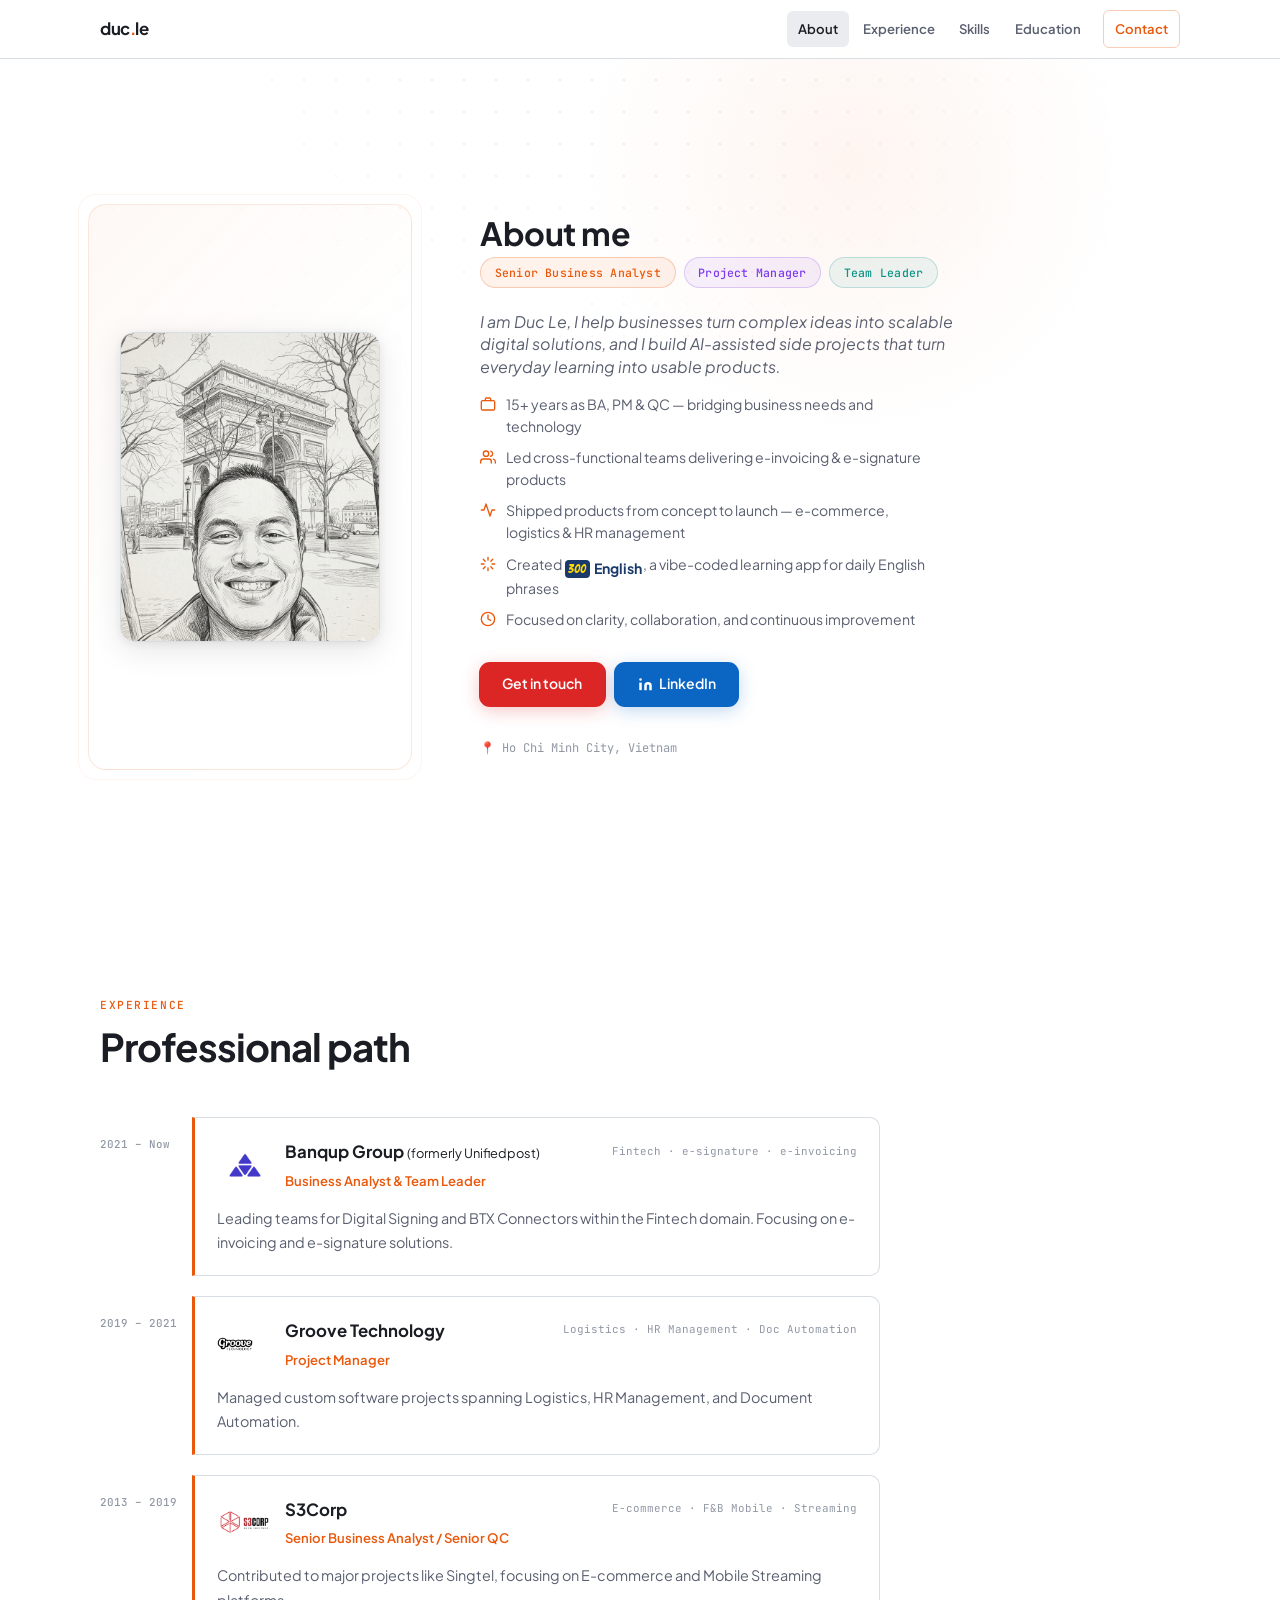
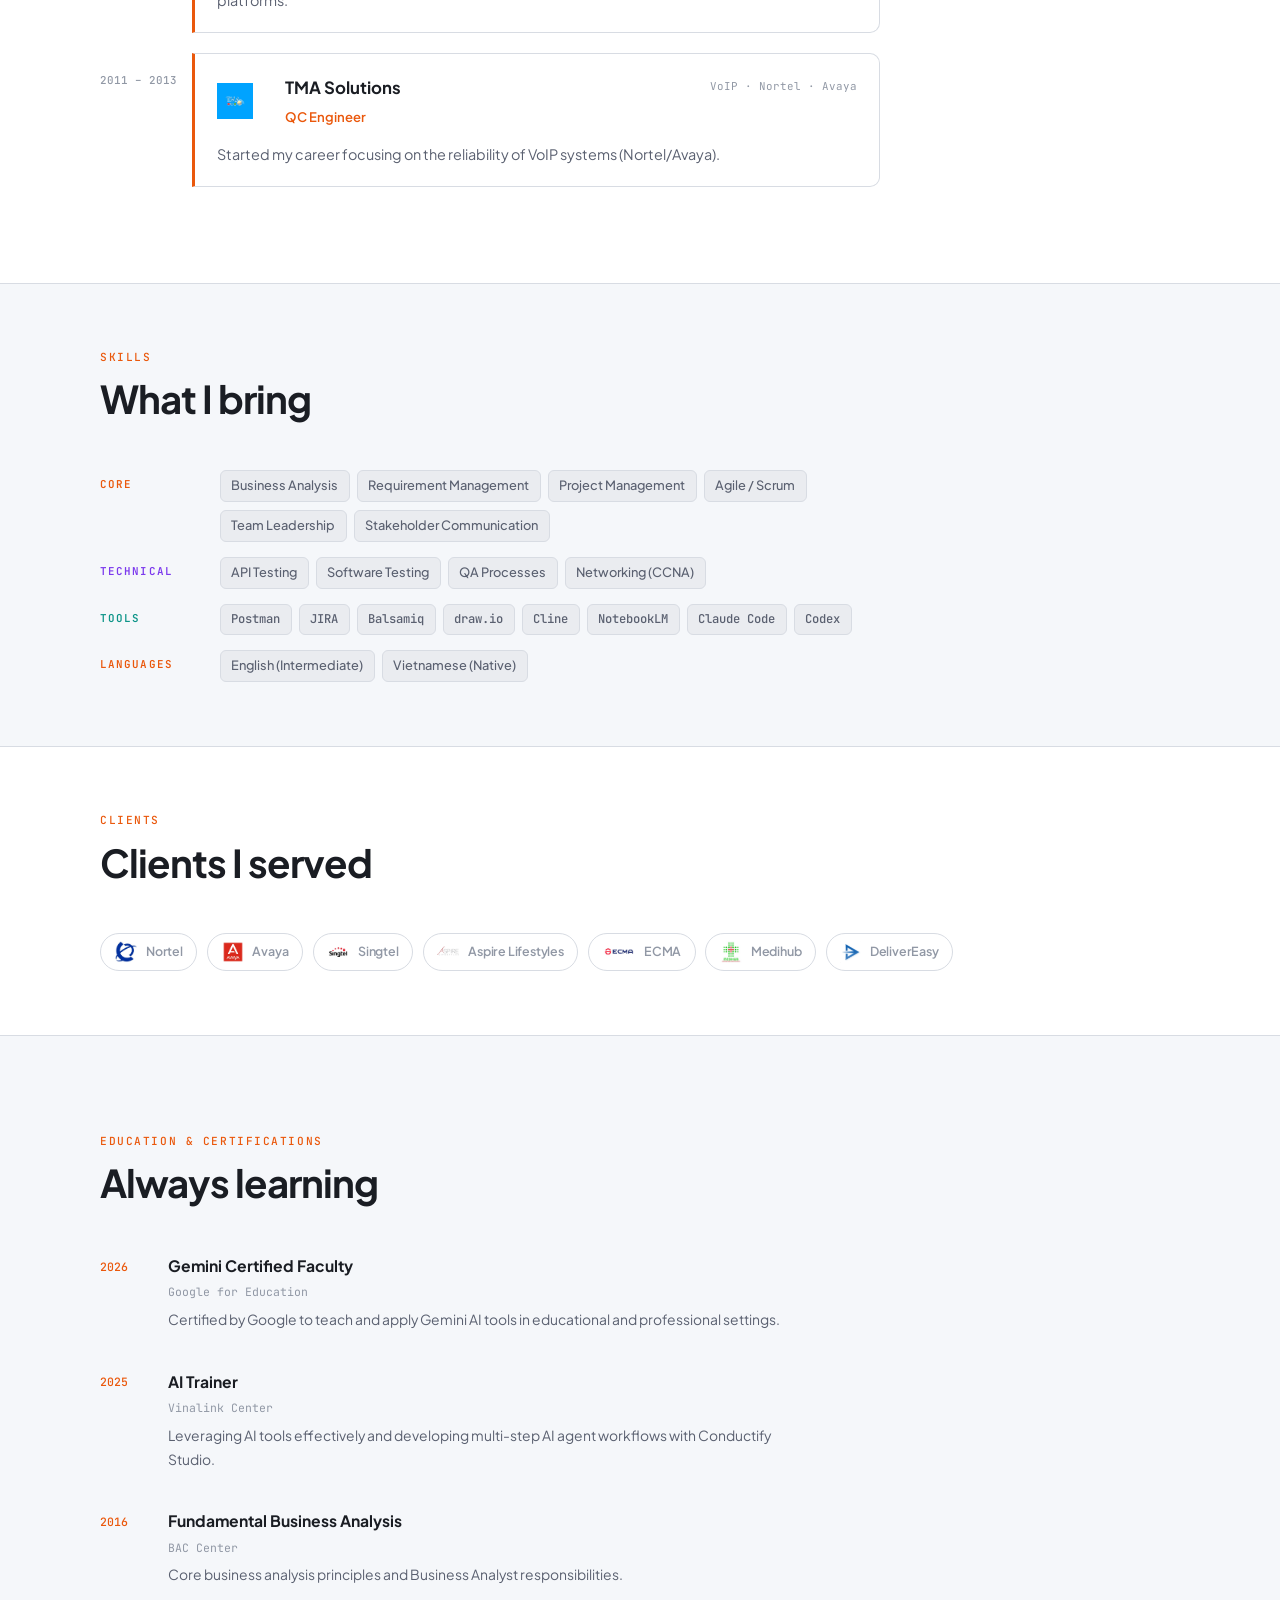
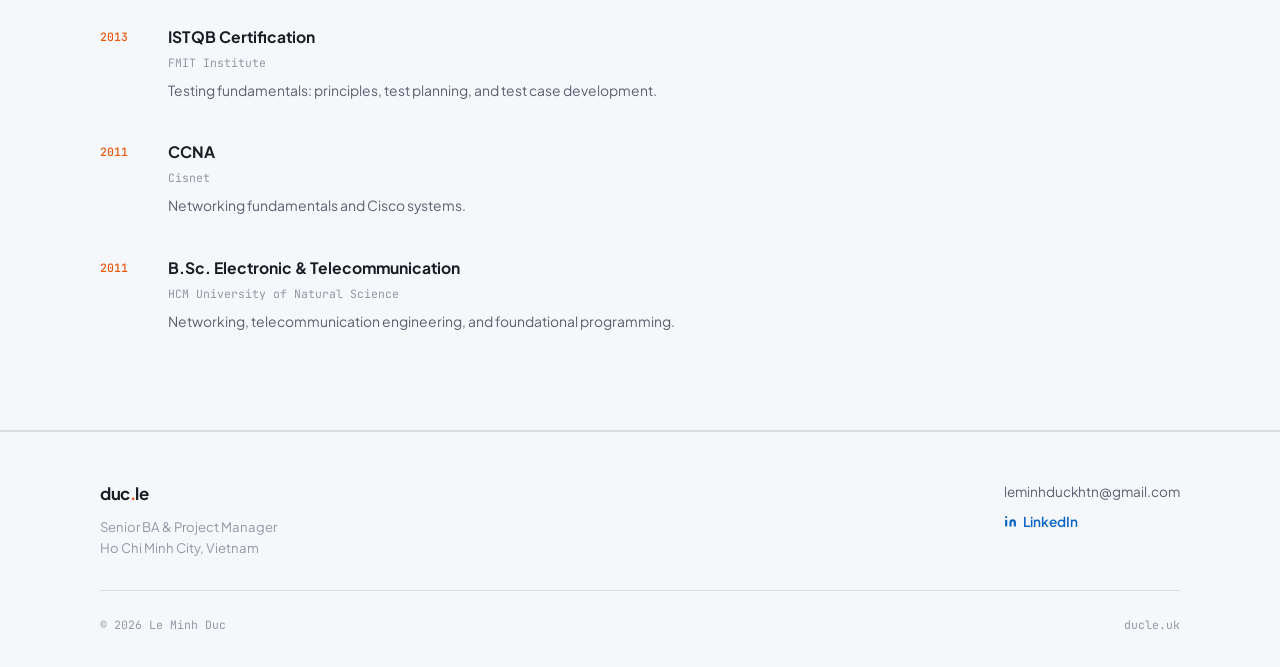
==== commit 29900d87: "Move 300 English branding inline" ====
--- a/index.html
+++ b/index.html
@@ -59,7 +59,7 @@
   <link rel="preconnect" href="https://fonts.googleapis.com" />
   <link rel="preconnect" href="https://fonts.gstatic.com" crossorigin />
   <link href="https://fonts.googleapis.com/css2?family=Bangers&family=Plus+Jakarta+Sans:wght@400;500;600;700&family=JetBrains+Mono:wght@400;500&display=swap" rel="stylesheet" />
-  <link rel="stylesheet" href="styles.css?v=10" />
+  <link rel="stylesheet" href="styles.css?v=11" />
   <link rel="icon" type="image/svg+xml" href="favicon.svg" />
 </head>
 <body>
@@ -130,7 +130,7 @@
             </li>
             <li>
               <svg xmlns="http://www.w3.org/2000/svg" width="16" height="16" viewBox="0 0 24 24" fill="none" stroke="currentColor" stroke-width="2" stroke-linecap="round" stroke-linejoin="round" aria-hidden="true"><path d="M12 2v4"/><path d="M12 18v4"/><path d="m4.93 4.93 2.83 2.83"/><path d="m16.24 16.24 2.83 2.83"/><path d="M2 12h4"/><path d="M18 12h4"/><path d="m4.93 19.07 2.83-2.83"/><path d="m16.24 7.76 2.83-2.83"/></svg>
-              <span>Created <a class="inline-link" href="https://eng.ducle.uk/" target="_blank" rel="noreferrer">300 English</a>, a vibe-coded learning app for daily English phrases</span>
+              <span>Created <a class="inline-project-link" href="https://eng.ducle.uk/" target="_blank" rel="noreferrer"><span class="project-logo" aria-hidden="true">300</span><span class="project-title">English</span></a>, a vibe-coded learning app for daily English phrases</span>
             </li>
             <li>
               <svg xmlns="http://www.w3.org/2000/svg" width="16" height="16" viewBox="0 0 24 24" fill="none" stroke="currentColor" stroke-width="2" stroke-linecap="round" stroke-linejoin="round" aria-hidden="true"><circle cx="12" cy="12" r="10"/><polyline points="12 6 12 12 16 14"/></svg>
@@ -139,11 +139,6 @@
           </ul>
           <div class="hero-actions">
             <a class="btn btn-primary btn-red" href="mailto:leminhduckhtn@gmail.com">Get in touch</a>
-            <a class="btn btn-project" href="https://eng.ducle.uk/" target="_blank" rel="noreferrer">
-              <span class="project-logo" aria-hidden="true">300</span>
-              <span class="project-title">English</span>
-              <svg class="project-open-icon" xmlns="http://www.w3.org/2000/svg" width="14" height="14" viewBox="0 0 24 24" fill="none" stroke="currentColor" stroke-width="2.2" stroke-linecap="round" stroke-linejoin="round" aria-hidden="true"><path d="M15 3h6v6"/><path d="M10 14 21 3"/><path d="M18 13v6a2 2 0 0 1-2 2H5a2 2 0 0 1-2-2V8a2 2 0 0 1 2-2h6"/></svg>
-            </a>
             <a class="btn btn-linkedin" href="https://linkedin.com/in/duc-le-386092b8" target="_blank" rel="noreferrer">
               <svg xmlns="http://www.w3.org/2000/svg" width="15" height="15" viewBox="0 0 24 24" fill="currentColor" aria-hidden="true"><path d="M16 8a6 6 0 0 1 6 6v7h-4v-7a2 2 0 0 0-2-2 2 2 0 0 0-2 2v7h-4v-7a6 6 0 0 1 6-6z"/><rect x="2" y="9" width="4" height="12"/><circle cx="4" cy="4" r="2"/></svg>
               LinkedIn
--- a/styles.css
+++ b/styles.css
@@ -297,17 +297,6 @@
   color: var(--accent);
 }
 
-.inline-link {
-  color: var(--accent);
-  font-weight: 700;
-  border-bottom: 1px solid currentColor;
-  text-decoration: none;
-  text-decoration-thickness: 1px;
-  text-underline-offset: 3px;
-}
-
-.inline-link:hover { color: #c2410c; }
-
 /* Buttons */
 .hero-actions {
   display: flex;
@@ -366,31 +355,29 @@
   box-shadow: 0 0 0 1px #004182, 0 8px 28px rgba(10,102,194,0.42);
 }
 
-.btn-project {
-  gap: 0.38rem;
-  padding: 0.5rem 1rem;
-  background: #fff;
-  color: #FFD700;
-  border: 1px solid rgba(26, 58, 107, 0.18);
-  box-shadow: 0 3px 12px rgba(26, 58, 107, 0.08);
-}
-.btn-project:hover {
-  background: #FFF8E7;
-  border-color: rgba(26, 58, 107, 0.28);
-  box-shadow: 0 6px 18px rgba(26, 58, 107, 0.12);
+.inline-project-link {
+  display: inline-flex;
+  align-items: center;
+  gap: 0.28rem;
+  margin-inline: 0.08rem;
+  vertical-align: -0.22em;
+}
+
+.inline-project-link:hover .project-title {
+  color: #2a5a9b;
 }
 
 .project-logo {
   display: inline-flex;
   align-items: center;
   justify-content: center;
-  min-width: 1.7rem;
-  height: 1.25rem;
+  min-width: 1.55rem;
+  height: 1.08rem;
   border-radius: 4px;
   background: #1a3a6b;
   color: #FFD700;
   font-family: var(--display);
-  font-size: 0.9rem;
+  font-size: 0.78rem;
   font-weight: 400;
   line-height: 1;
   letter-spacing: 0.04em;
@@ -398,13 +385,9 @@
 
 .project-title {
   color: #1a3a6b;
-  font-size: 0.86rem;
+  font-size: 0.88rem;
   font-weight: 700;
   line-height: 1.1;
-}
-
-.project-open-icon {
-  color: #2a5a9b;
 }
 
 /* Meta row */
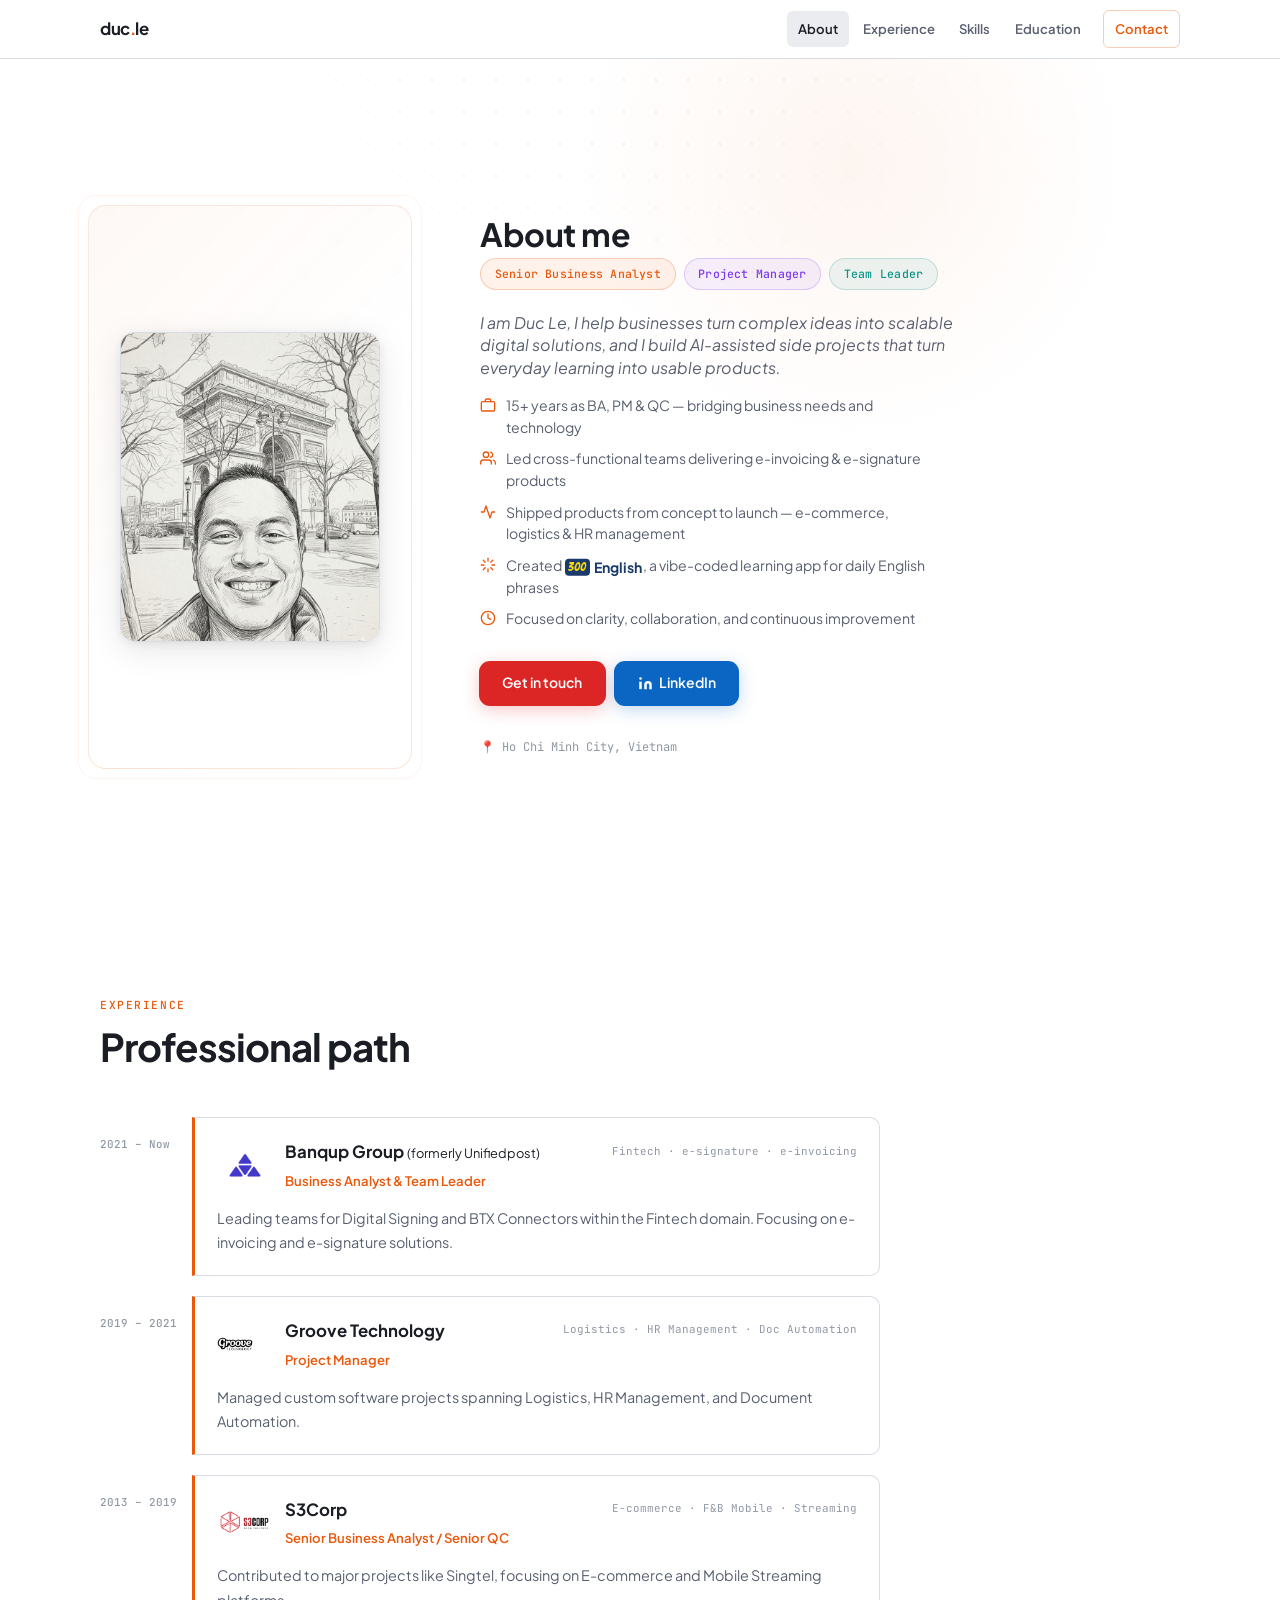
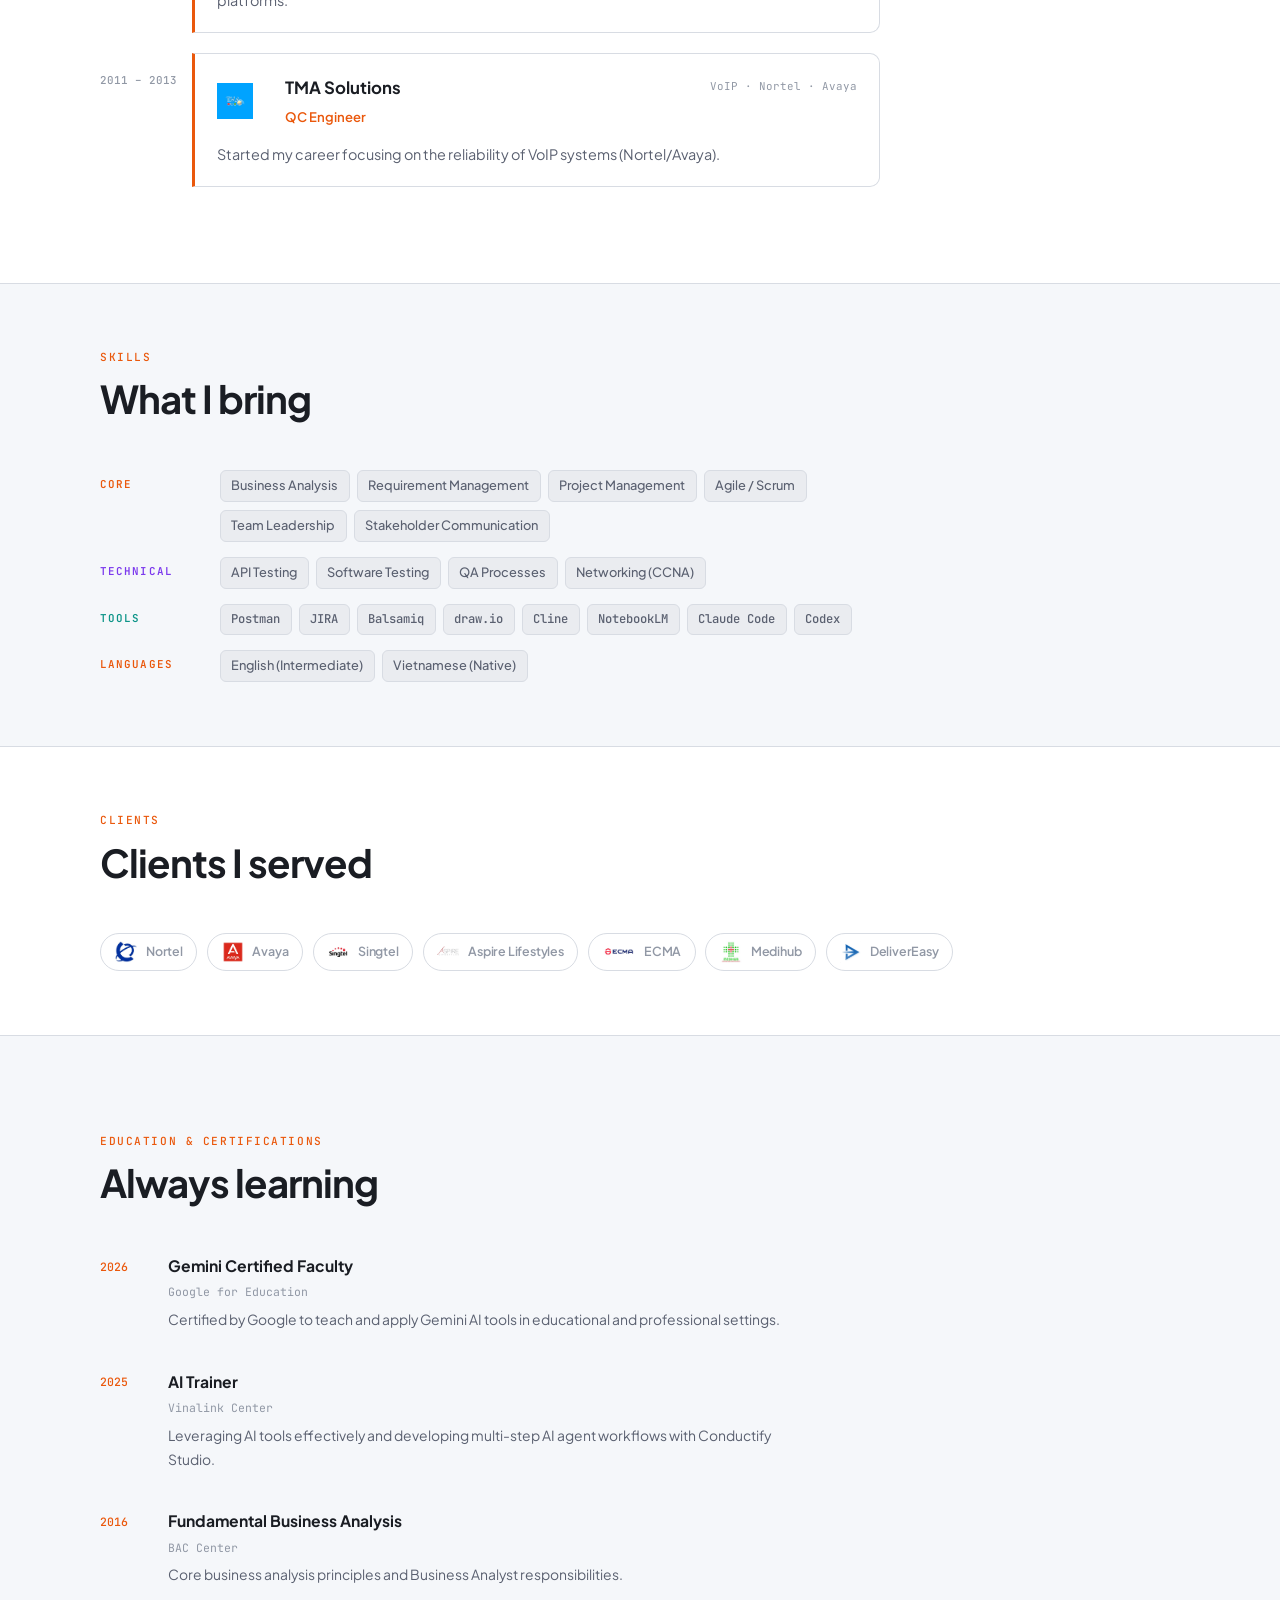
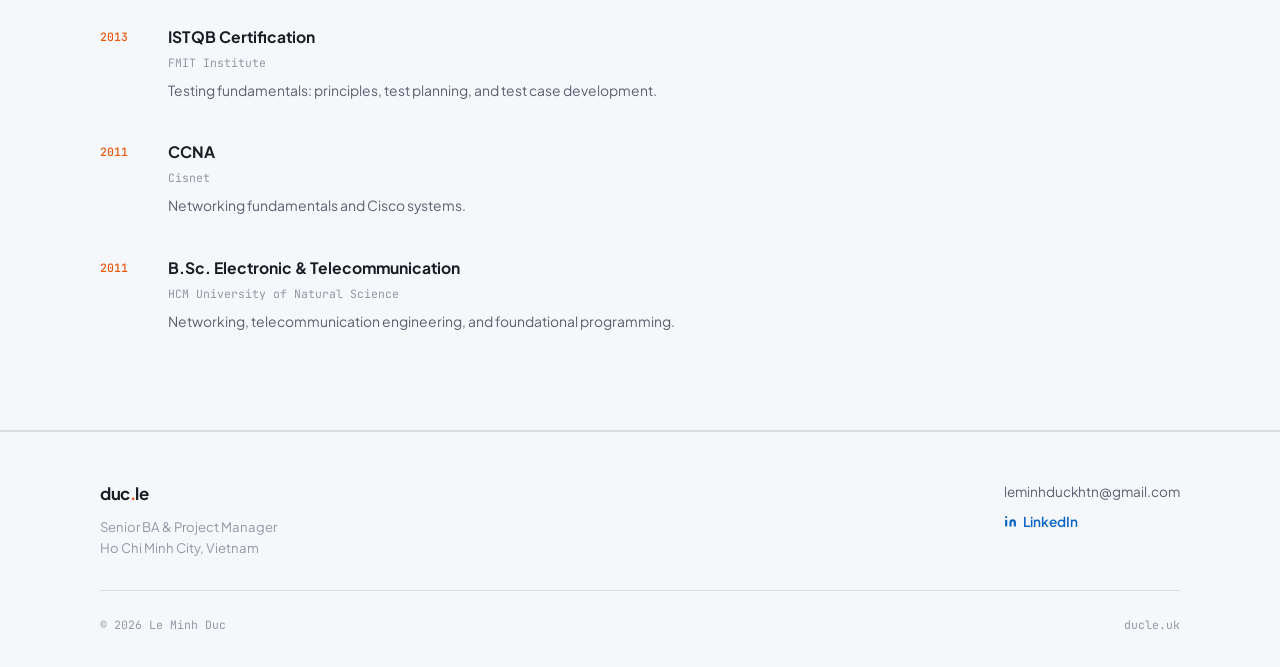
==== commit 968f3d38: "Align inline 300 English mark" ====
--- a/index.html
+++ b/index.html
@@ -59,7 +59,7 @@
   <link rel="preconnect" href="https://fonts.googleapis.com" />
   <link rel="preconnect" href="https://fonts.gstatic.com" crossorigin />
   <link href="https://fonts.googleapis.com/css2?family=Bangers&family=Plus+Jakarta+Sans:wght@400;500;600;700&family=JetBrains+Mono:wght@400;500&display=swap" rel="stylesheet" />
-  <link rel="stylesheet" href="styles.css?v=11" />
+  <link rel="stylesheet" href="styles.css?v=12" />
   <link rel="icon" type="image/svg+xml" href="favicon.svg" />
 </head>
 <body>
--- a/styles.css
+++ b/styles.css
@@ -360,7 +360,7 @@
   align-items: center;
   gap: 0.28rem;
   margin-inline: 0.08rem;
-  vertical-align: -0.22em;
+  vertical-align: -0.04em;
 }
 
 .inline-project-link:hover .project-title {
@@ -381,6 +381,7 @@
   font-weight: 400;
   line-height: 1;
   letter-spacing: 0.04em;
+  transform: translateY(-0.02em);
 }
 
 .project-title {
